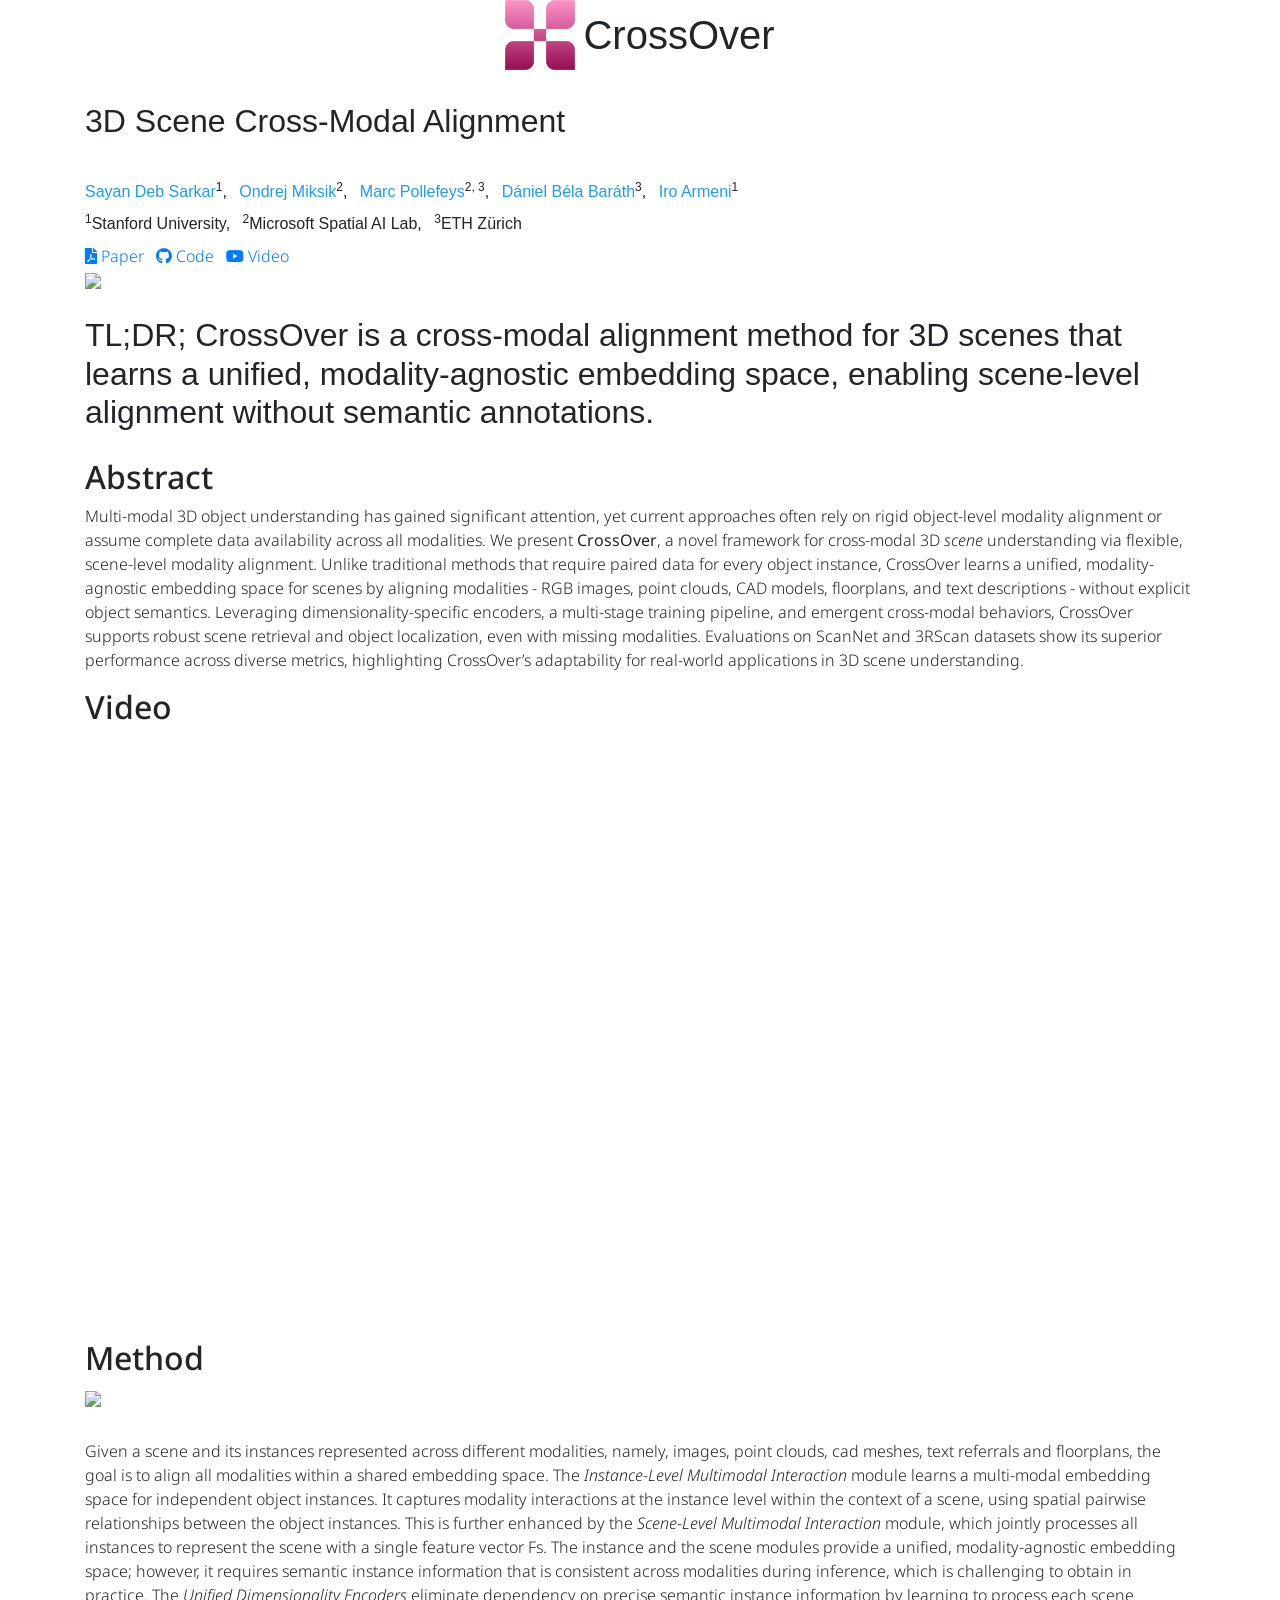
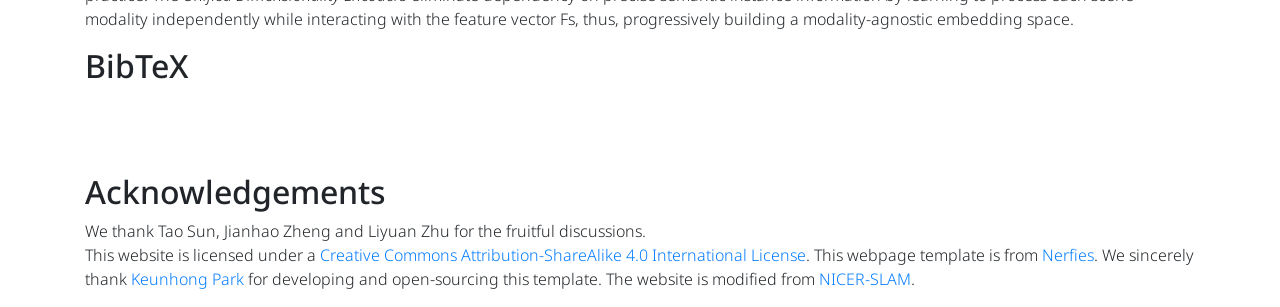
==== docs/index.html @ 332eb82f "Remove redundant ref" ====
<!DOCTYPE html>
<html>
<head>
  <meta charset="utf-8">
  <meta name="description"
        content="CrossOver: 3D Scene Cross-Modal Alignment">
  <meta name="keywords" content="CrossOver: 3D Scene Cross-Modal Alignment">
  <meta name="viewport" content="width=device-width, initial-scale=1">
  <title>CrossOver</title>

  <!-- Bootstrap -->
  <link rel="stylesheet" href="./static/css/bootstrap-4.4.1.css">
  <link href="https://fonts.googleapis.com/css?family=Google+Sans|Noto+Sans|Castoro"
        rel="stylesheet">
  
  
  
  
  <link rel="stylesheet" href="./static/css/bulma.min.css">
  <link rel="stylesheet" href="./static/css/bulma-carousel.min.css">
  <link rel="stylesheet" href="./static/css/bulma-slider.min.css">
  <link rel="stylesheet" href="./static/css/fontawesome.all.min.css">
  <link rel="stylesheet"
        href="https://cdn.jsdelivr.net/gh/jpswalsh/academicons@1/css/academicons.min.css">
  <link rel="stylesheet" href="./static/css/index.css">
  <link rel="icon" href="./static/images/Logo.png">
  <link rel="stylesheet" href="https://cdnjs.cloudflare.com/ajax/libs/font-awesome/6.4.0/css/all.min.css">
  

  <script src="https://ajax.googleapis.com/ajax/libs/jquery/3.5.1/jquery.min.js"></script>
  <script defer src="./static/js/fontawesome.all.min.js"></script>
  <script src="./static/js/bulma-carousel.min.js"></script>
  <script src="./static/js/bulma-slider.min.js"></script>
  <script src="./static/js/index.js"></script>
  <script src="./static/js/app.js"></script>
  <script src="./static/js/video_comparison.js"></script>

  <link rel="stylesheet" href="./static/css/dics.original.css">
  <script src="./static/js/event_handler.js"></script>
  <script src="./static/js/dics.original.js"></script>
  


</head>
<body>

  <!DOCTYPE html>
  <html lang="en">
  <head>
      <meta charset="UTF-8">
      <meta name="viewport" content="width=device-width, initial-scale=1.0">
      <title>CrossOver Header</title>
      <link rel="stylesheet" href="https://cdnjs.cloudflare.com/ajax/libs/bulma/0.9.3/css/bulma.min.css">
      <link rel="stylesheet" href="https://cdnjs.cloudflare.com/ajax/libs/font-awesome/5.15.3/css/all.min.css">
      <style>
          .publication-title {
              margin-bottom: 1rem !important;
          }
          .publication-authors {
              margin-bottom: 0.0rem;
          }
          .author-block {
              display: inline-block;
              margin-bottom: 0.5rem;
              margin-right: 0.5rem;
          }
          .publication-links {
              margin-top: 0.0rem;
          }
          .link-block {
              margin-right: 0.5rem;
          }
          .header-container {
              display: flex;
              align-items: center;
              justify-content: center;
              margin-bottom: 1rem;
          }
          .logo {
              width: 70px;
              height: auto;
              margin-bottom: 1rem;
              margin-right: 0.5rem;
          }
      </style>
  </head>
  <body>
      <section class="hero">
          <div class="hero-body">
              <div class="container is-max-desktop">
                  <div class="columns is-centered">
                      <div class="column has-text-centered">
                          <div class="header-container">
                              <img src="static/images/Logo.png" alt="CrossOver Logo" class="logo">
                              <h1 class="title is-1 publication-title">CrossOver</h1>
                          </div>
                          <h2 class="title is-2 publication-title" style="margin-top: 0; margin-bottom: 0">3D Scene Cross-Modal Alignment</h2>
                          <br>
                          
                          <div class="is-size-5 publication-authors">
                            <span class="author-block">
                              <a target="_blank" href="https://sayands.github.io/">Sayan Deb Sarkar</a><sup>1</sup>,</span>
                            <span class="author-block">
                              <a target="_blank" href="https://miksik.co.uk/">Ondrej Miksik</a><sup>2</sup>,</span>
                            <span class="author-block">
                              <a target="_blank" href="https://people.inf.ethz.ch/marc.pollefeys/">Marc Pollefeys</a><sup>2, 3</sup>,
                            </span>
                            <span class="author-block">
                              <a target="_blank" href="https://www.linkedin.com/in/d%C3%A1niel-bar%C3%A1th-3a489092/">Dániel Béla Baráth</a><sup>3</sup>,
                            </span>
                            <span class="author-block">
                              <a target="_blank" href="https://ir0.github.io/">Iro Armeni</a><sup>1</sup>
                            </span>
                          </div>

                          <div class="is-size-5 publication-authors">
                            <span class="author-block"><sup>1</sup>Stanford University,</span>
                            <span class="author-block"><sup>2</sup>Microsoft Spatial AI Lab,</span>
                            <span class="author-block"><sup>3</sup>ETH Zürich</span>
                          </div>
  
                          <div class="column has-text-centered">
                              <div class="publication-links">
                                  <span class="link-block">
                                      <a target="_blank" href=""
                                         class="external-link button is-normal is-rounded is-dark">
                                          <span class="icon">
                                              <i class="fas fa-file-pdf"></i>
                                          </span>
                                          <span>Paper</span>
                                      </a>
                                  </span>
                                  
                                  <span class="link-block">
                                      <a target="_blank" href="https://github.com/GradientSpaces/CrossOver"
                                         class="external-link button is-normal is-rounded is-dark disabled">
                                          <span class="icon">
                                              <i class="fab fa-github"></i>
                                          </span>
                                          <span>Code</span>
                                      </a>
                                  </span>

                                  <span class="link-block">
                                    <a target="_blank" href=""
                                       class="external-link button is-normal is-rounded is-dark">
                                        <span class="icon">
                                            <i class="fab fa-youtube"></i>
                                        </span>
                                        <span>Video</span>
                                    </a>
                                </span>
                              </div>
                          </div>
                      </div>
                  </div>
              </div>
          </div>
      </section>
  </body>
  </html>

  <section class="hero teaser">
    <div class="container is-max-desktop">
      <div class="hero-body">
        <div class="columns is-centered has-text-centered">
          <div class="column is-full-width">
            <img src="static/videos/teaser.gif" class="center"> <br> <br>
        
            <h2 class="subtitle has-text-centered">
              TL;DR; CrossOver is a cross-modal alignment method for 3D scenes that learns a unified, modality-agnostic embedding space, 
              enabling scene-level alignment without semantic annotations.
            </h2>
          </div>
        </div>
      </div>
    </div>
  </section>


<section class="section">
  <div class="container is-max-desktop">
    <!-- Abstract. -->
    <div class="columns is-centered has-text-centered">
      <div class="column is-four-fifths">
        <h2 class="title is-3" style="margin-top: -30px">Abstract</h2>
        <div class="content has-text-justified">
          <p>
            Multi-modal 3D object understanding has gained significant attention, yet current approaches often rely on rigid object-level modality alignment 
            or assume complete data availability across all modalities. We present <strong>CrossOver</strong>, a novel framework for cross-modal 3D 
            <em>scene</em> 
            understanding via flexible, scene-level modality alignment. Unlike traditional methods that require paired data for every object instance, 
            CrossOver learns a unified, modality-agnostic embedding space for scenes by aligning modalities - RGB images, point clouds, CAD models, 
            floorplans, and text descriptions - without explicit object semantics. Leveraging dimensionality-specific encoders, a multi-stage training 
            pipeline, and emergent cross-modal behaviors, CrossOver supports robust scene retrieval and object localization, even with missing modalities. 
            Evaluations on ScanNet and 3RScan datasets show its superior performance across diverse metrics, highlighting CrossOver’s adaptability for
            real-world applications in 3D scene understanding.  
          </p>
        </div>
      </div>
    </div>
    
    <!--/ Abstract. -->
    <!-- Paper video. -->
    
    <div class="columns is-centered has-text-centered">
      <div class="column is-four-fifths">
        <h2 class="title is-3">Video</h2>
        <div class="publication-video">
          <iframe src="https://www.youtube.com/watch?v=U4tCXFGDhWk;showinfo=0"
                  frameborder="0" allow="autoplay; encrypted-media" allowfullscreen></iframe>
        </div>
      </div>
    </div>
   
    <!--/ Paper video. -->
  </div>
</section>




<section class="section">
  <div class="container is-max-desktop">

    <!-- Method. -->
    <div class="columns is-centered has-text-centered">
      <div class="column is-full-width">
        <h2 class="title is-3" style="margin-top: -20px">Method</h2>

        <img src="./static/videos/method_overview.gif" class="center">
        <div class="content has-text-justified">
          <p style="margin-top: 30px">
            Given a scene and its instances represented across different modalities, namely, images, point clouds, cad meshes, text referrals and floorplans, 
          the goal is to align all modalities within a shared embedding space. The <em>Instance-Level Multimodal Interaction</em> module 
          learns a multi-modal embedding space for independent object instances. It captures modality interactions at the instance level 
          within the context of a scene, using spatial pairwise relationships between the object instances.

          This is further enhanced by the <em>Scene-Level Multimodal Interaction</em> module, 
          which jointly processes all instances to represent the scene with a single feature vector Fs. The instance and the scene modules provide a unified, 
          modality-agnostic embedding space; however, it requires semantic instance information that is consistent across modalities during inference, 
          which is challenging to obtain in practice. The <em>Unified Dimensionality Encoders</em>
         eliminate dependency on precise semantic instance information by learning to process each scene modality independently while 
         interacting with the feature vector Fs, thus, progressively building a modality-agnostic embedding space.  
          </p>
        </div>

      </div>
    </div>
    <!--/ Animation. -->

  </div>
</section>


<section class="section" id="BibTeX">
  <div class="container is-max-desktop content">
    <h2 class="title">BibTeX</h2>
    <pre><code>

    </code></pre>
  </div>
</section>

<section class="section" id="Acknowledgements">
  <div class="container is-max-desktop content">
    <h2 class="title">Acknowledgements</h2>
    We thank Tao Sun, Jianhao Zheng and Liyuan Zhu for the fruitful discussions.
  </div>
</section>



<footer class="footer">
  <div class="container">
    <div class="content has-text-centered">
    </div>
    <div class="columns is-centered">
      <div class="column is-8">
        <div class="content">
          <p>
            This website is licensed under a <a rel="license" href="http://creativecommons.org/licenses/by-sa/4.0/">Creative
            Commons Attribution-ShareAlike 4.0 International License</a>.
            This webpage template is from <a href="https://github.com/nerfies/nerfies.github.io">Nerfies</a>. 
            We sincerely thank <a href="https://keunhong.com/">Keunhong Park</a> for developing and open-sourcing this template.
            The website is modified from <a href="https://nicer-slam.github.io/">NICER-SLAM</a>. 
          </p>
        </div>
      </div>
          <p></p>
        </div>
      </div>
</footer>

</body>
</html>
---- docs/static/css/index.css ----
body {
  font-family: 'Noto Sans', sans-serif;
}


.footer .icon-link {
    font-size: 25px;
    color: #000;
}

.link-block a {
    margin-top: 5px;
    margin-bottom: 5px;
}

.dnerf {
  font-variant: small-caps;
}


.teaser .hero-body {
  padding-top: 0;
  padding-bottom: 3rem;
}

.teaser {
  font-family: 'Google Sans', sans-serif;
}


.publication-title {
}

.publication-banner {
  max-height: parent;

}

.publication-banner video {
  position: relative;
  left: auto;
  top: auto;
  transform: none;
  object-fit: fit;
}

.publication-header .hero-body {
}

.publication-title {
    font-family: 'Google Sans', sans-serif;
}

.publication-authors {
    font-family: 'Google Sans', sans-serif;
}

.publication-venue {
    color: #555;
    width: fit-content;
    font-weight: bold;
}

.publication-awards {
    color: #ff3860;
    width: fit-content;
    font-weight: bolder;
}

.publication-authors {
}

.publication-authors a {
   color: hsl(204, 86%, 53%) !important;
}

.publication-authors a:hover {
    text-decoration: underline;
}

.author-block {
  display: inline-block;
}

.publication-banner img {
}

.publication-authors {
  /*color: #4286f4;*/
}

.publication-video {
    position: relative;
    width: 100%;
    height: 0;
    padding-bottom: 56.25%;

    overflow: hidden;
    border-radius: 10px !important;
}

.publication-video iframe {
    position: absolute;
    top: 0;
    left: 0;
    width: 100%;
    height: 100%;
}

.publication-body img {
}

.results-carousel {
  overflow: hidden;
}

.results-carousel .item {
  margin: 5px;
  overflow: hidden;
  border: 1px solid #bbb;
  border-radius: 10px;
  padding: 0;
  font-size: 0;
}

.results-carousel video {
  margin: 0;
}


.interpolation-panel {
  background: #f5f5f5;
  border-radius: 10px;
}

.interpolation-panel .interpolation-image {
  width: 100%;
  border-radius: 5px;
}

.interpolation-video-column {
}

.interpolation-panel .slider {
  margin: 0 !important;
}

.interpolation-panel .slider {
  margin: 0 !important;
}

#interpolation-image-wrapper {
  width: 100%;
}
#interpolation-image-wrapper img {
  border-radius: 5px;
}

/* for recon list */
li { 
  cursor: pointer;
}

/* Style the buttons that are used to open the tab content */
.nav-item {
  overflow: hidden;
  text-align: center;
  width: 100%;
  background-color: inherit;
  float: left;
  border: 1px solid #ddd;
  outline: none;
  cursor: pointer;
  transition: 0.0s;
  border-top-right-radius: 10px;
  border-top-left-radius: 10px;
}

/* Change background color of buttons on hover */
.nav-item:hover {
  background-color: #c7dc94;
}

/* Create an active/current tablink class */
.nav-tabs .nav-link.active {
  background-color: #5c7f17;
  color:white;
  font-weight: 500;
}

.nav a {
  color: #000;
  text-decoration: none;
}
.nav a:hover {
  color: #000;
  font-weight: 500;
  text-decoration: none;
}

.b-dics__slider {
  color: #f0f0f0;
}
.b-dics__slider:after {
  width: 2px;
}

/* Go from zero to full opacity */
@keyframes fadeEffect {
  from {opacity: 0;}
  to {opacity: 1;}
}
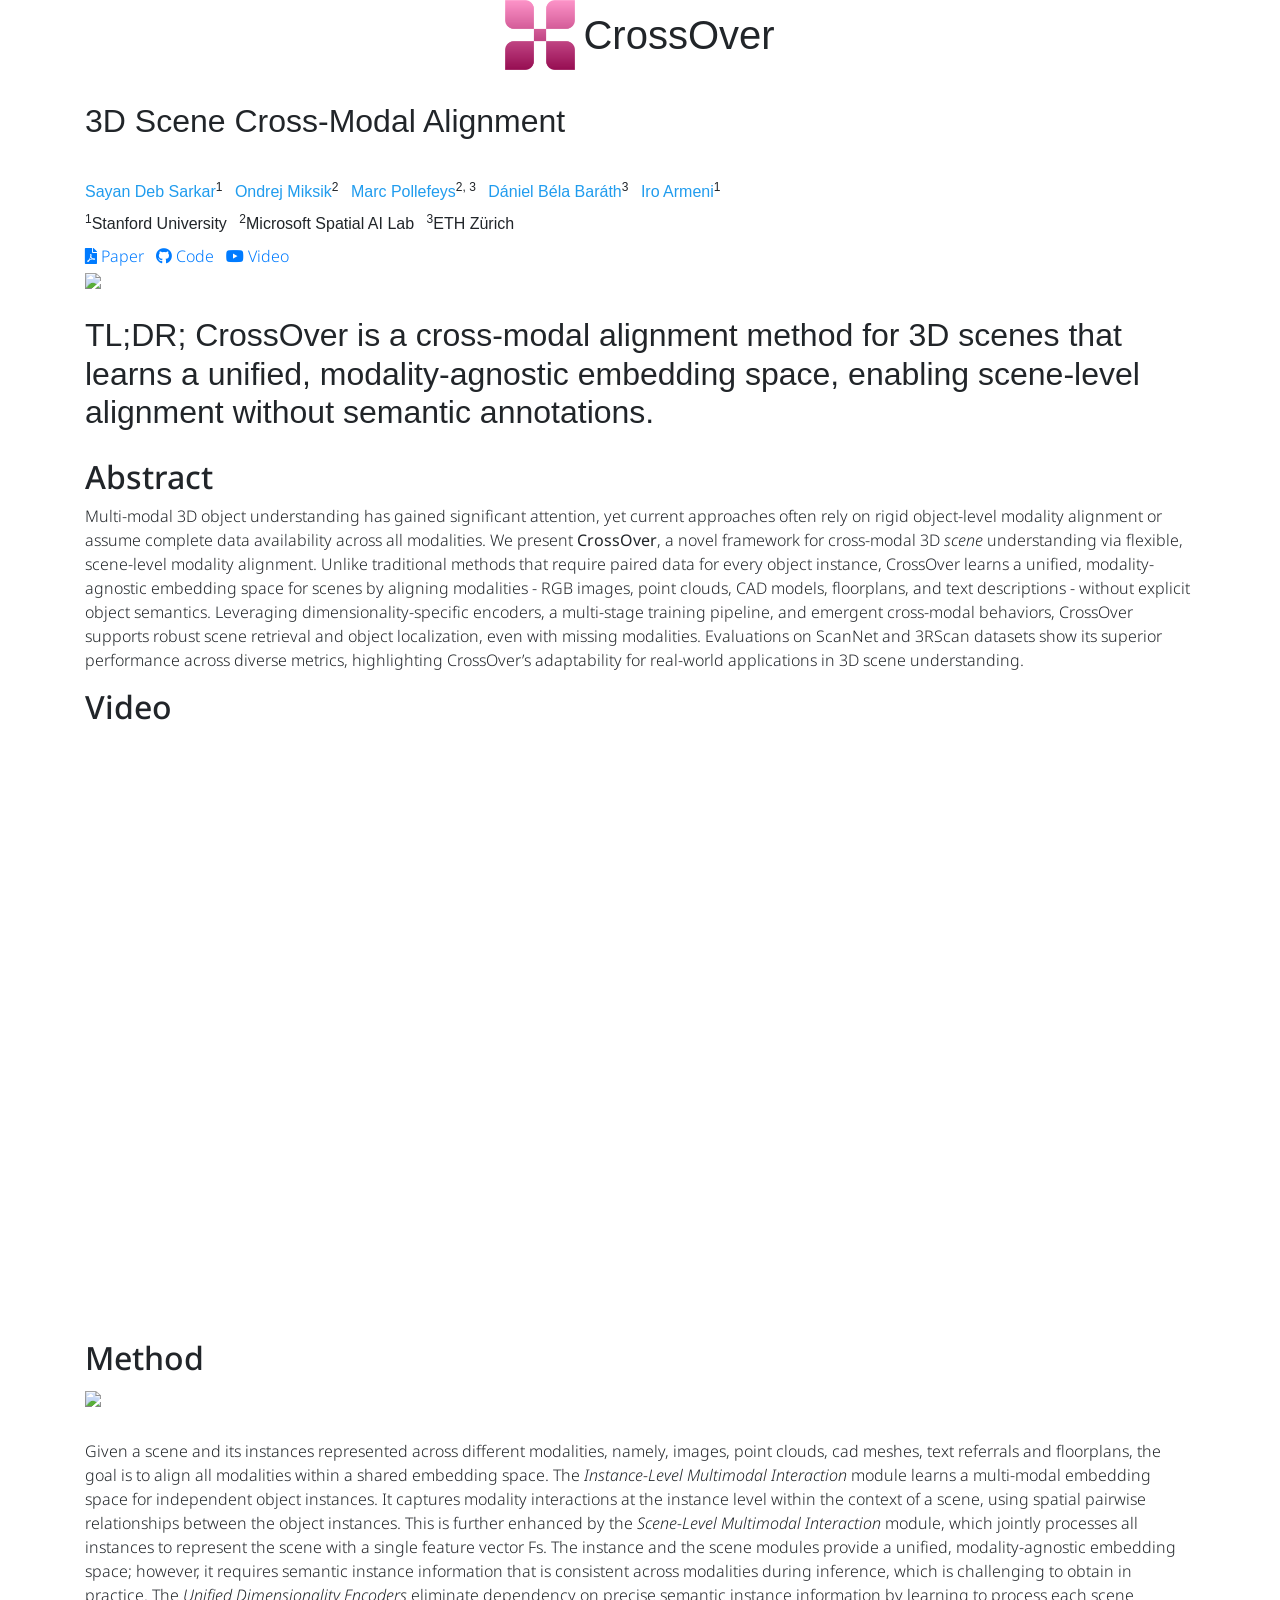
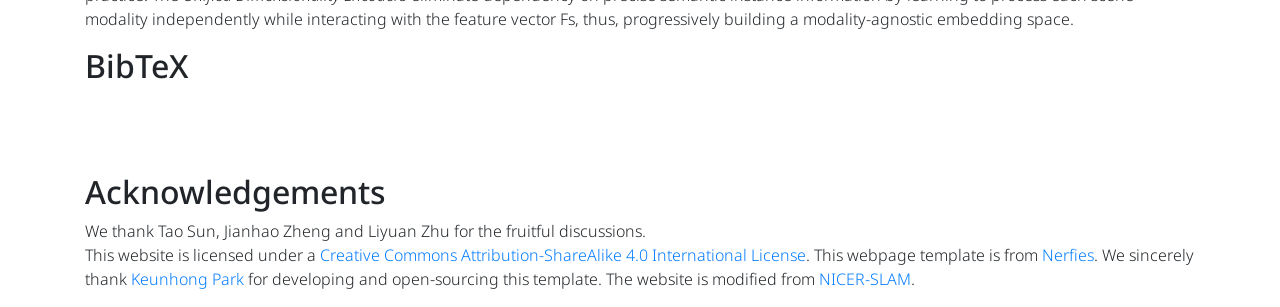
==== commit 23f2920a: "remove comma" ====
--- a/docs/index.html
+++ b/docs/index.html
@@ -99,14 +99,14 @@
                           
                           <div class="is-size-5 publication-authors">
                             <span class="author-block">
-                              <a target="_blank" href="https://sayands.github.io/">Sayan Deb Sarkar</a><sup>1</sup>,</span>
-                            <span class="author-block">
-                              <a target="_blank" href="https://miksik.co.uk/">Ondrej Miksik</a><sup>2</sup>,</span>
-                            <span class="author-block">
-                              <a target="_blank" href="https://people.inf.ethz.ch/marc.pollefeys/">Marc Pollefeys</a><sup>2, 3</sup>,
+                              <a target="_blank" href="https://sayands.github.io/">Sayan Deb Sarkar</a><sup>1</sup></span>
+                            <span class="author-block">
+                              <a target="_blank" href="https://miksik.co.uk/">Ondrej Miksik</a><sup>2</sup></span>
+                            <span class="author-block">
+                              <a target="_blank" href="https://people.inf.ethz.ch/marc.pollefeys/">Marc Pollefeys</a><sup>2, 3</sup>
                             </span>
                             <span class="author-block">
-                              <a target="_blank" href="https://www.linkedin.com/in/d%C3%A1niel-bar%C3%A1th-3a489092/">Dániel Béla Baráth</a><sup>3</sup>,
+                              <a target="_blank" href="https://www.linkedin.com/in/d%C3%A1niel-bar%C3%A1th-3a489092/">Dániel Béla Baráth</a><sup>3</sup>
                             </span>
                             <span class="author-block">
                               <a target="_blank" href="https://ir0.github.io/">Iro Armeni</a><sup>1</sup>
@@ -114,8 +114,8 @@
                           </div>
 
                           <div class="is-size-5 publication-authors">
-                            <span class="author-block"><sup>1</sup>Stanford University,</span>
-                            <span class="author-block"><sup>2</sup>Microsoft Spatial AI Lab,</span>
+                            <span class="author-block"><sup>1</sup>Stanford University</span>
+                            <span class="author-block"><sup>2</sup>Microsoft Spatial AI Lab</span>
                             <span class="author-block"><sup>3</sup>ETH Zürich</span>
                           </div>
   
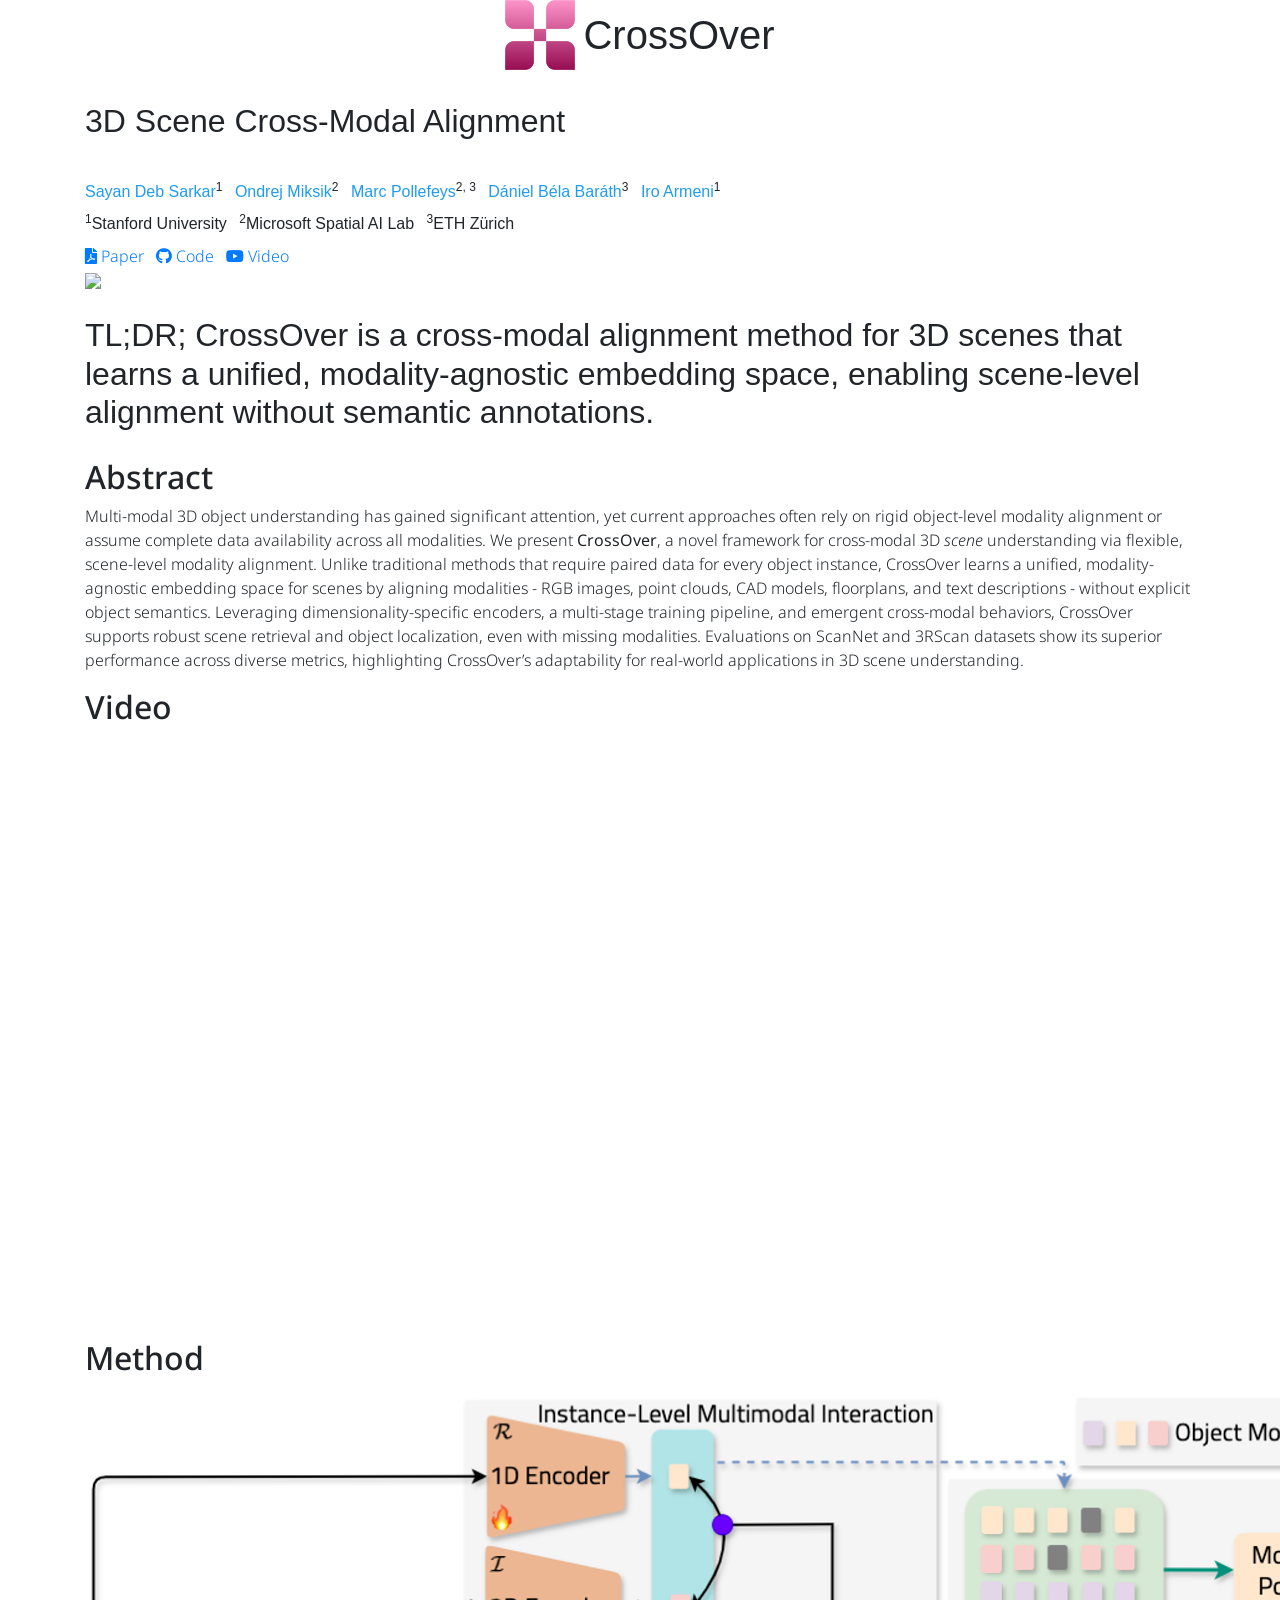
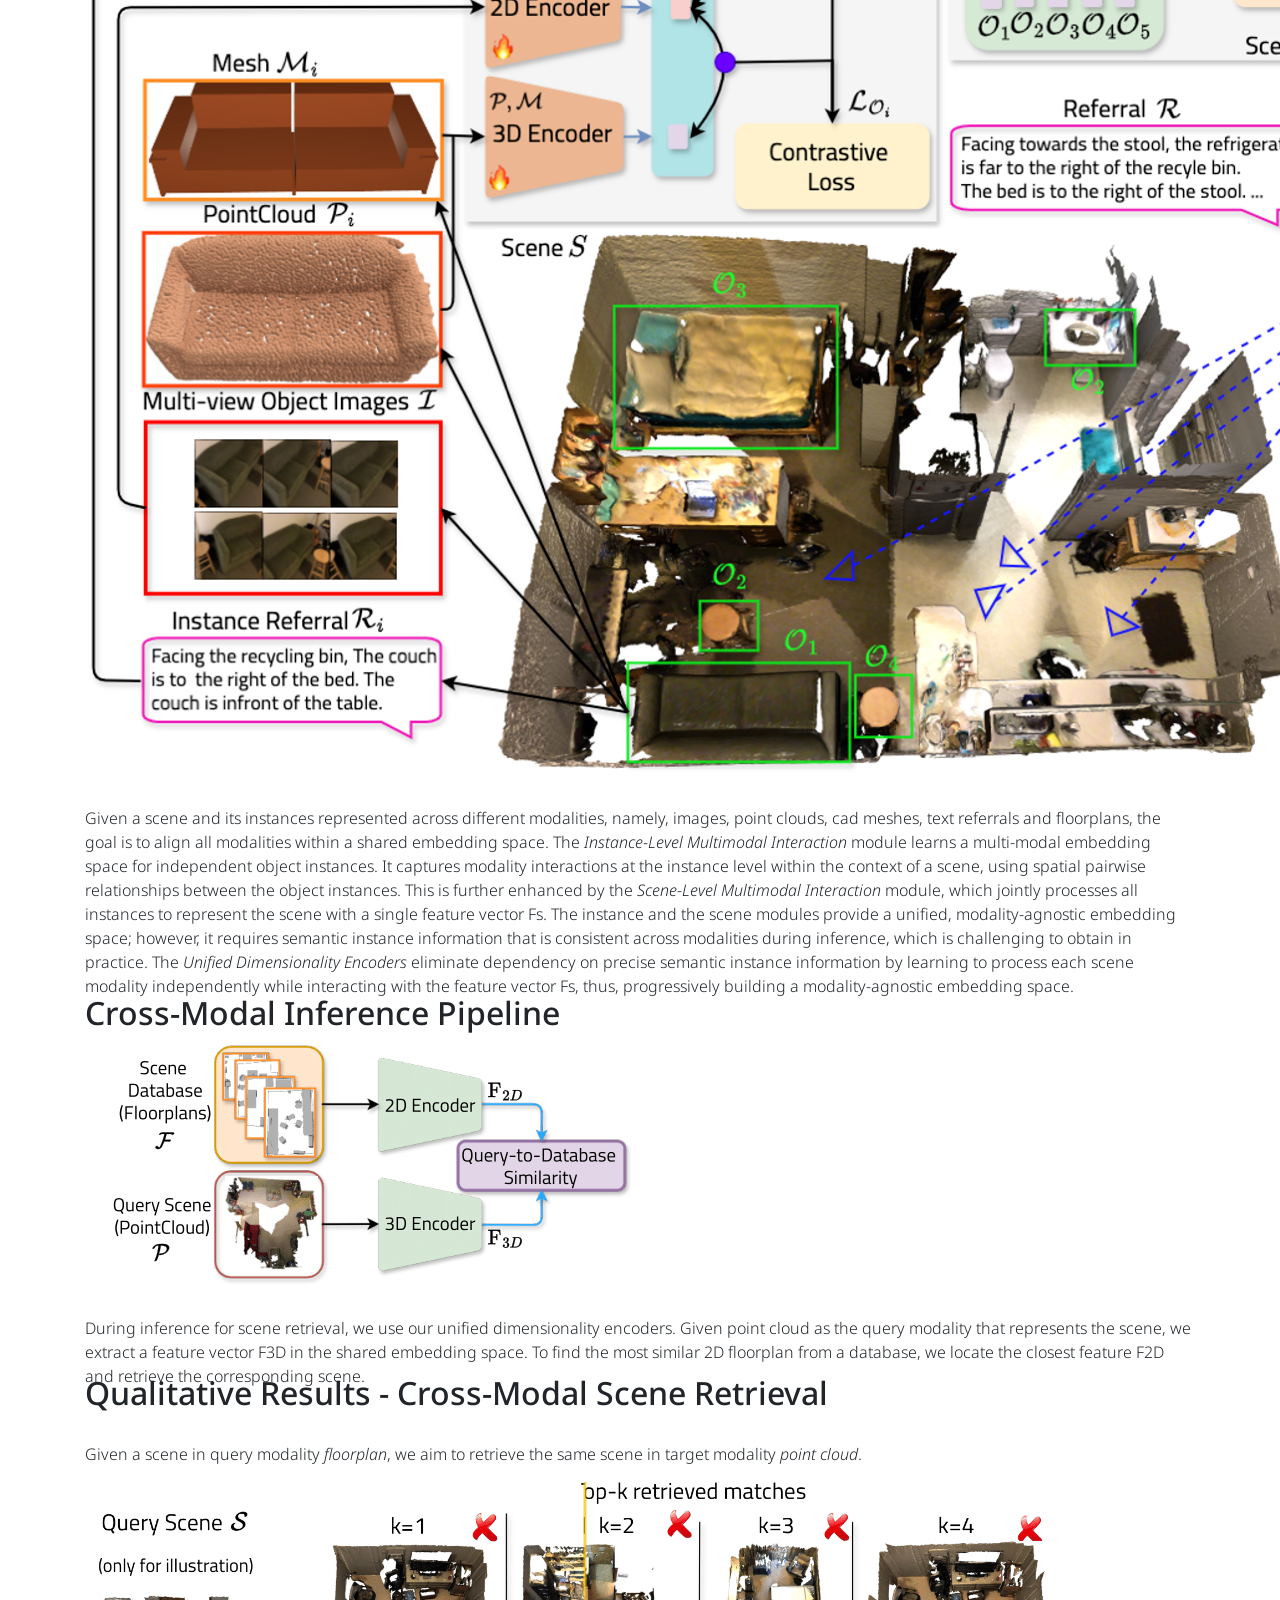
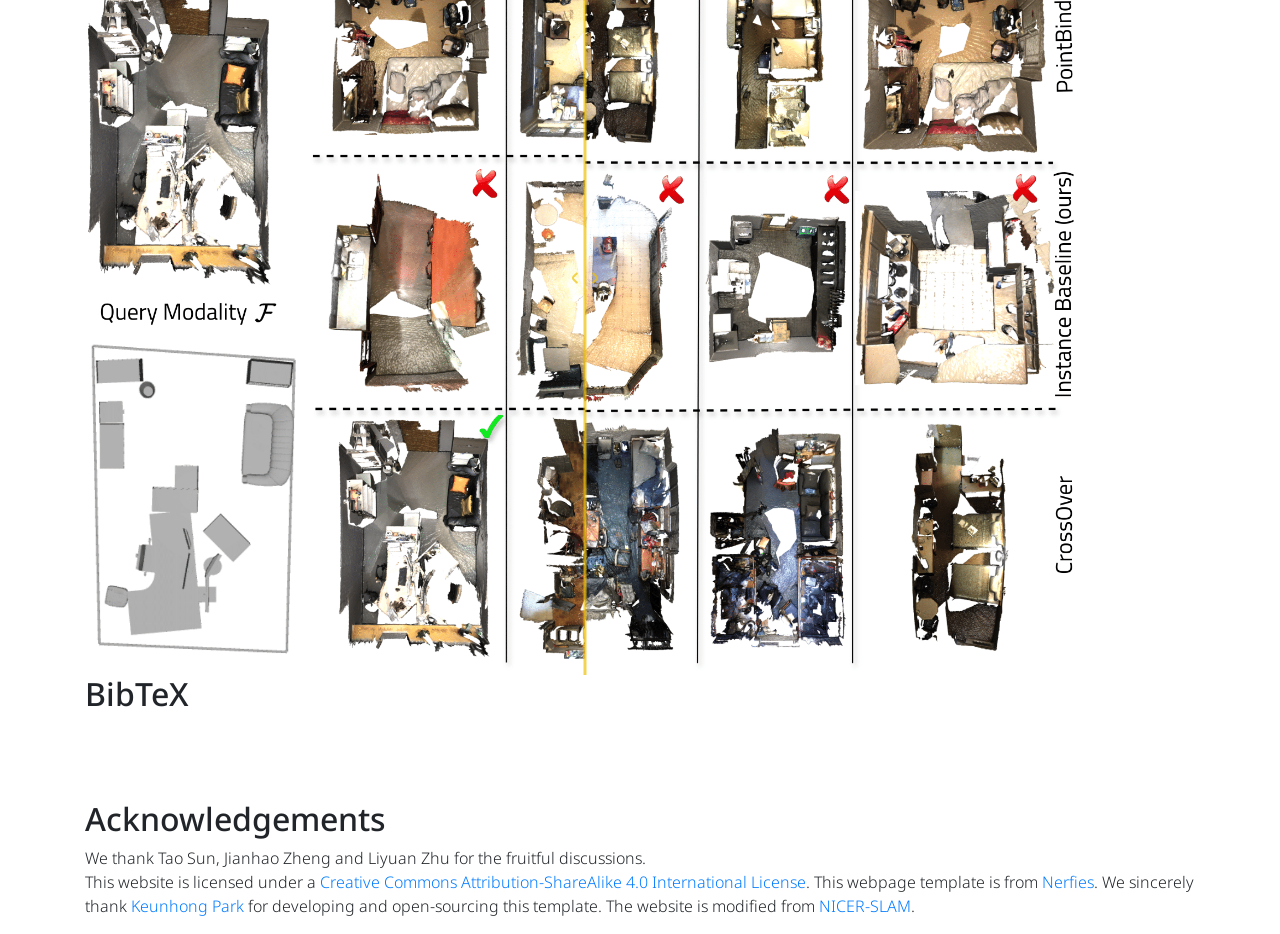
==== commit 48e60391: "Updated visuals" ====
--- a/docs/index.html
+++ b/docs/index.html
@@ -217,9 +217,6 @@
   </div>
 </section>
 
-
-
-
 <section class="section">
   <div class="container is-max-desktop">
 
@@ -228,7 +225,7 @@
       <div class="column is-full-width">
         <h2 class="title is-3" style="margin-top: -20px">Method</h2>
 
-        <img src="./static/videos/method_overview.gif" class="center">
+        <img src="./static/images/method_overview.png" class="center">
         <div class="content has-text-justified">
           <p style="margin-top: 30px">
             Given a scene and its instances represented across different modalities, namely, images, point clouds, cad meshes, text referrals and floorplans, 
@@ -248,6 +245,55 @@
       </div>
     </div>
     <!--/ Animation. -->
+
+  </div>
+</section>
+
+<section class="section">
+  <div class="container is-max-desktop">
+
+    <!-- Method. -->
+    <div class="columns is-centered has-text-centered">
+      <div class="column is-full-width">
+        <h2 class="title is-3" style="margin-top: -20px">Cross-Modal Inference Pipeline</h2>
+
+        <img src="./static/images/inference.png" class="center">
+        <div class="content has-text-justified">
+          <p style="margin-top: 30px">
+            During inference for scene retrieval, we use our unified dimensionality encoders. Given point cloud as the query modality that represents the scene, we extract a
+             feature vector F3D in the shared embedding space. To find the most similar 2D floorplan from a database, we locate the closest feature F2D and 
+             retrieve the corresponding scene.
+          </p>
+        </div>
+
+      </div>
+    </div>
+    <!--/ Animation. -->
+
+  </div>
+</section>
+
+<section class="section">
+  <div class="container is-max-desktop">
+
+    <!-- Results. -->
+    <div class="columns is-centered ">
+      <div class="column is-full-width">
+        <h2 class="title is-3 has-text-centered" style="margin-top: -30px">Qualitative Results - Cross-Modal Scene Retrieval</h2>
+
+        <div class="content has-text-centered">
+          <p style="margin-top: 30px">
+            Given a scene in query modality <em>floorplan</em>, we aim to retrieve the same scene in target modality <em>point cloud</em>.
+          </p>
+        </div>
+
+        <div class="b-dics" style="width: 1000px; font-weight: 600;">
+          <img src="./static/images/results/Scene_Ret_1.png" class="center">
+          <img src="./static/images/results/Scene_Ret_2.png" class="center">
+        </div>
+
+      </div>
+    </div>
 
   </div>
 </section>
--- a/docs/static/css/dics.original.css
+++ b/docs/static/css/dics.original.css
@@ -0,0 +1,191 @@
+.b-dics {
+    width     : 100%;
+    max-width : 100%;
+    position  : relative;
+    overflow  : hidden;
+    display   : flex;
+    opacity   : 0;
+}
+
+.b-dics__section {
+    height : 100%;
+}
+
+.b-dics__slider:hover :before {
+    color        : #FFFFFF;
+    border-color : #FFFFFF;
+}
+
+.b-dics__text {
+    position       : absolute;
+    top            : 0;
+    left           : 50%;
+    padding        : 5px 25px;
+    transform      : translateX(-50%);
+    background     : #FFFFFF;
+    z-index        : 11;
+    font-family    : Arial, serif;
+    color          : #3d3d3d;
+    user-select    : none;
+    font-size      : 13px;
+    text-align     : center;
+    margin         : 16px 0;
+    white-space    : nowrap;
+    opacity        : .7;
+    pointer-events : none;
+}
+
+.b-dics__image-container {
+    width    : 100%;
+    height   : 100%;
+    display  : block;
+    overflow : hidden;
+    position : relative;
+}
+
+.b-dics__image {
+    height      : 100%;
+    position    : absolute;
+    left        : 0;
+    top         : 50%;
+    transform   : translateY(-50%);
+    user-select : none;
+    max-width   : none;
+}
+
+.b-dics__slider {
+    color        : #efc10a;
+    position     : absolute;
+    left         : 100%;
+    top          : 0;
+    cursor       : pointer;
+    transform    : translateX(-50%);
+    height       : 100%;
+    width        : 3px;
+    padding      : 0 30px;
+    z-index      : 1;
+    touch-action : none;
+    line-height  : normal;
+    opacity      : .7;
+}
+
+.b-dics__slider:before {
+    content           : '';
+    -webkit-mask      : url([data-uri]) no-repeat 100% 100%;
+    mask              : url([data-uri]) no-repeat 100% 100%;
+    mask-size         : cover;
+    -webkit-mask-size : cover;
+    width             : 26px;
+    height            : 26px;
+    padding           : 0;
+    background-color  : currentColor;
+    position          : absolute;
+    top               : 50%;
+    left              : 50%;
+    transform         : translate(-50%, -50%) rotate(90deg);
+    z-index           : 2;
+    font-size         : 0;
+}
+
+.b-dics__slider:after {
+    content          : '';
+    position         : absolute;
+    left             : 50%;
+    top              : 0;
+    transform        : translateX(-50%);
+    height           : 100%;
+    width            : 3px;
+    background-color : currentColor;
+    z-index          : 1;
+}
+
+.b-dics__image-container:hover .b-dics__text {
+    opacity : 1;
+}
+
+.b-dics__slider:hover {
+    opacity : 1;
+}
+
+/* Text Position
+   ****************************************************************************/
+
+.b-dics--tp-center .b-dics__text {
+    top       : 50%;
+    transform : translate(-50%, -50%);
+    margin    : 0;
+}
+
+.b-dics--tp-bottom .b-dics__text {
+    top       : initial;
+    bottom    : 0;
+    transform : translate(-50%, -50%);
+}
+
+.b-dics--tp-left .b-dics__text {
+    left      : 0;
+    top       : 50%;
+    transform : translateY(-50%);
+    margin    : 0 16px;
+}
+
+.b-dics--tp-right .b-dics__text {
+    left      : initial;
+    right     : 0;
+    top       : 50%;
+    transform : translateY(-50%);
+    margin    : 0 16px;
+}
+
+/* Hide texts
+   ****************************************************************************/
+
+.b-dics--hide-texts .b-dics__text {
+    background : #ffffff;
+    opacity    : 0;
+}
+
+.b-dics--hide-texts .b-dics__image-container:hover .b-dics__text {
+    opacity : 1;
+}
+
+/* Vertical Sliders
+   ****************************************************************************/
+
+.b-dics--vertical {
+    flex-direction : column;
+}
+
+.b-dics--vertical .b-dics__section {
+    height : auto;
+    width  : 100%;
+}
+
+.b-dics--vertical .b-dics__image {
+    left      : 50%;
+    transform : translateX(-50%);
+    top       : 0;
+    width     : 100%;
+    height    : auto;
+}
+
+.b-dics--vertical .b-dics__slider {
+    top       : 100%;
+    transform : translateY(-50%);
+    width     : 100%;
+    height    : 3px;
+    padding   : 30px 0;
+    left      : 0;
+}
+
+.b-dics--vertical .b-dics__slider:after {
+    top       : 50%;
+    left      : 0;
+    transform : translateY(-50%);
+    width     : 100%;
+    height    : 3px;
+}
+
+.b-dics--vertical .b-dics__slider:before {
+    transform : translate(-50%, -50%);
+}
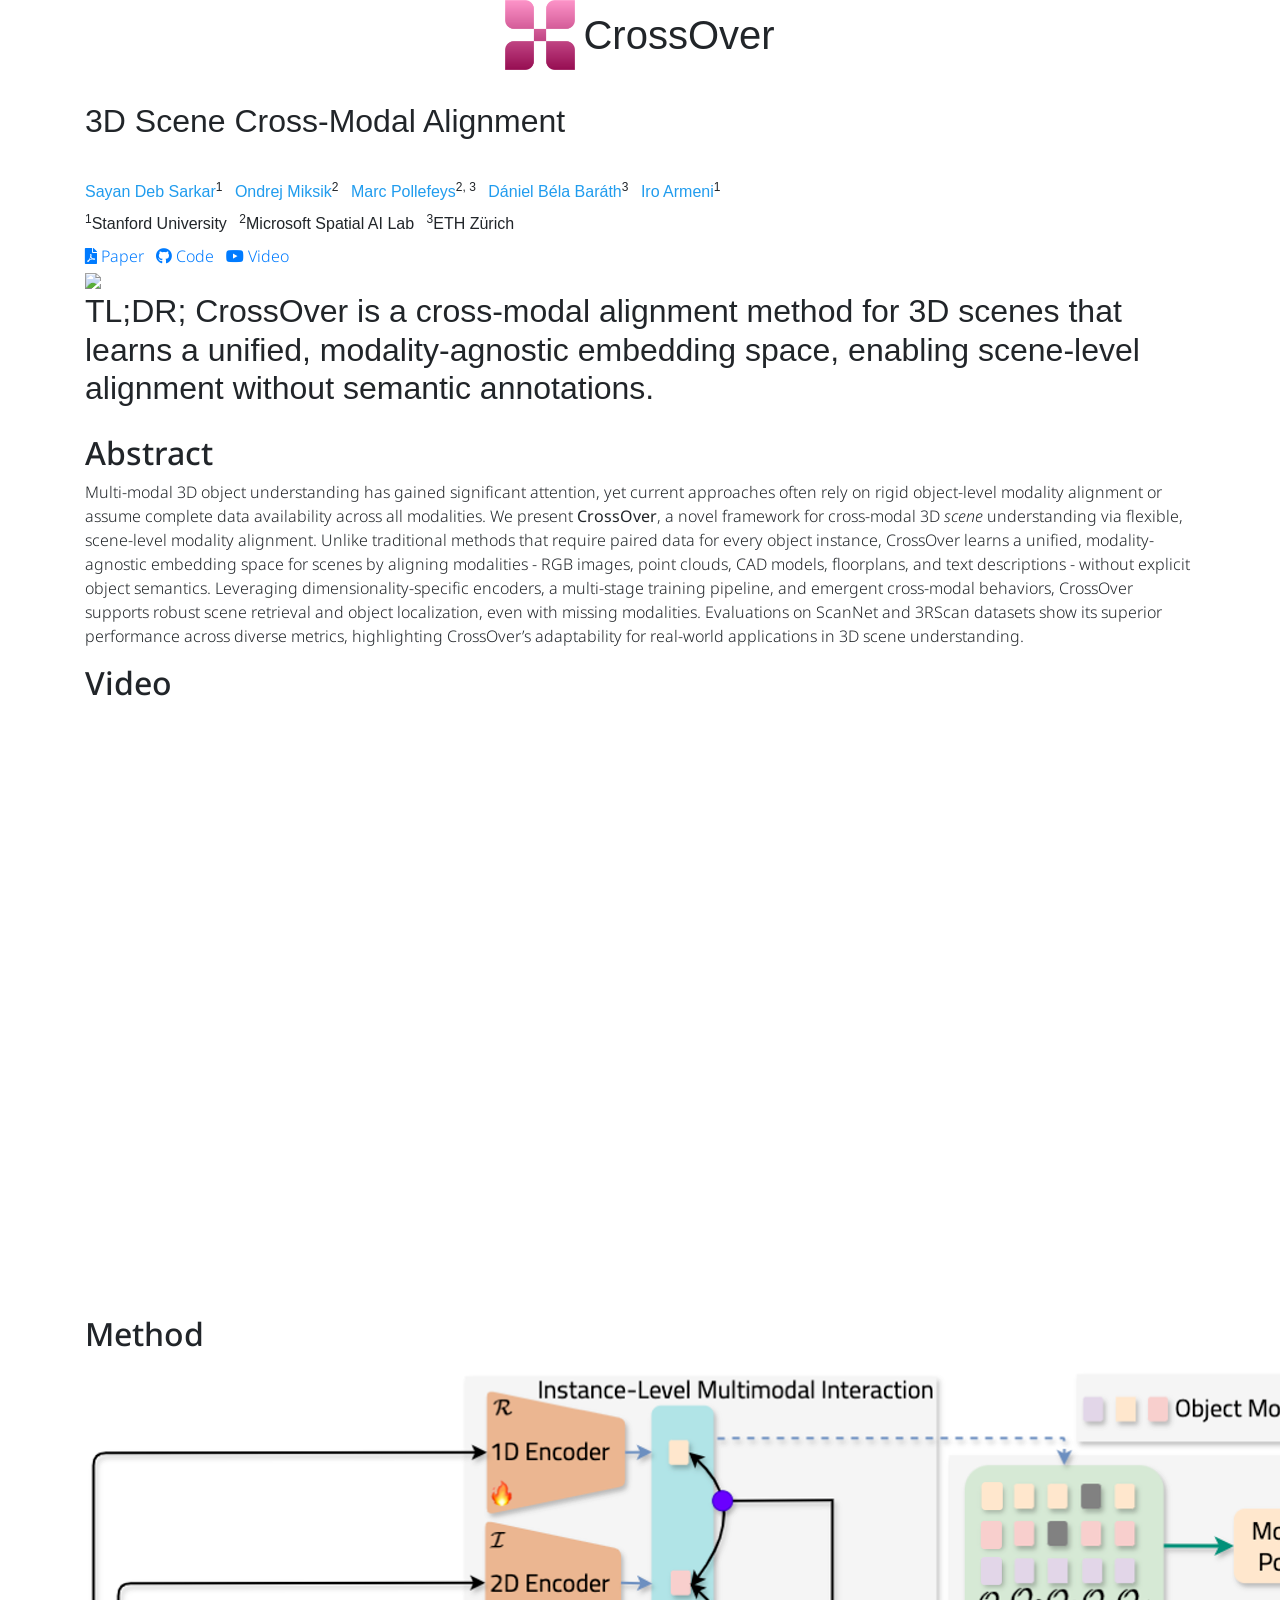
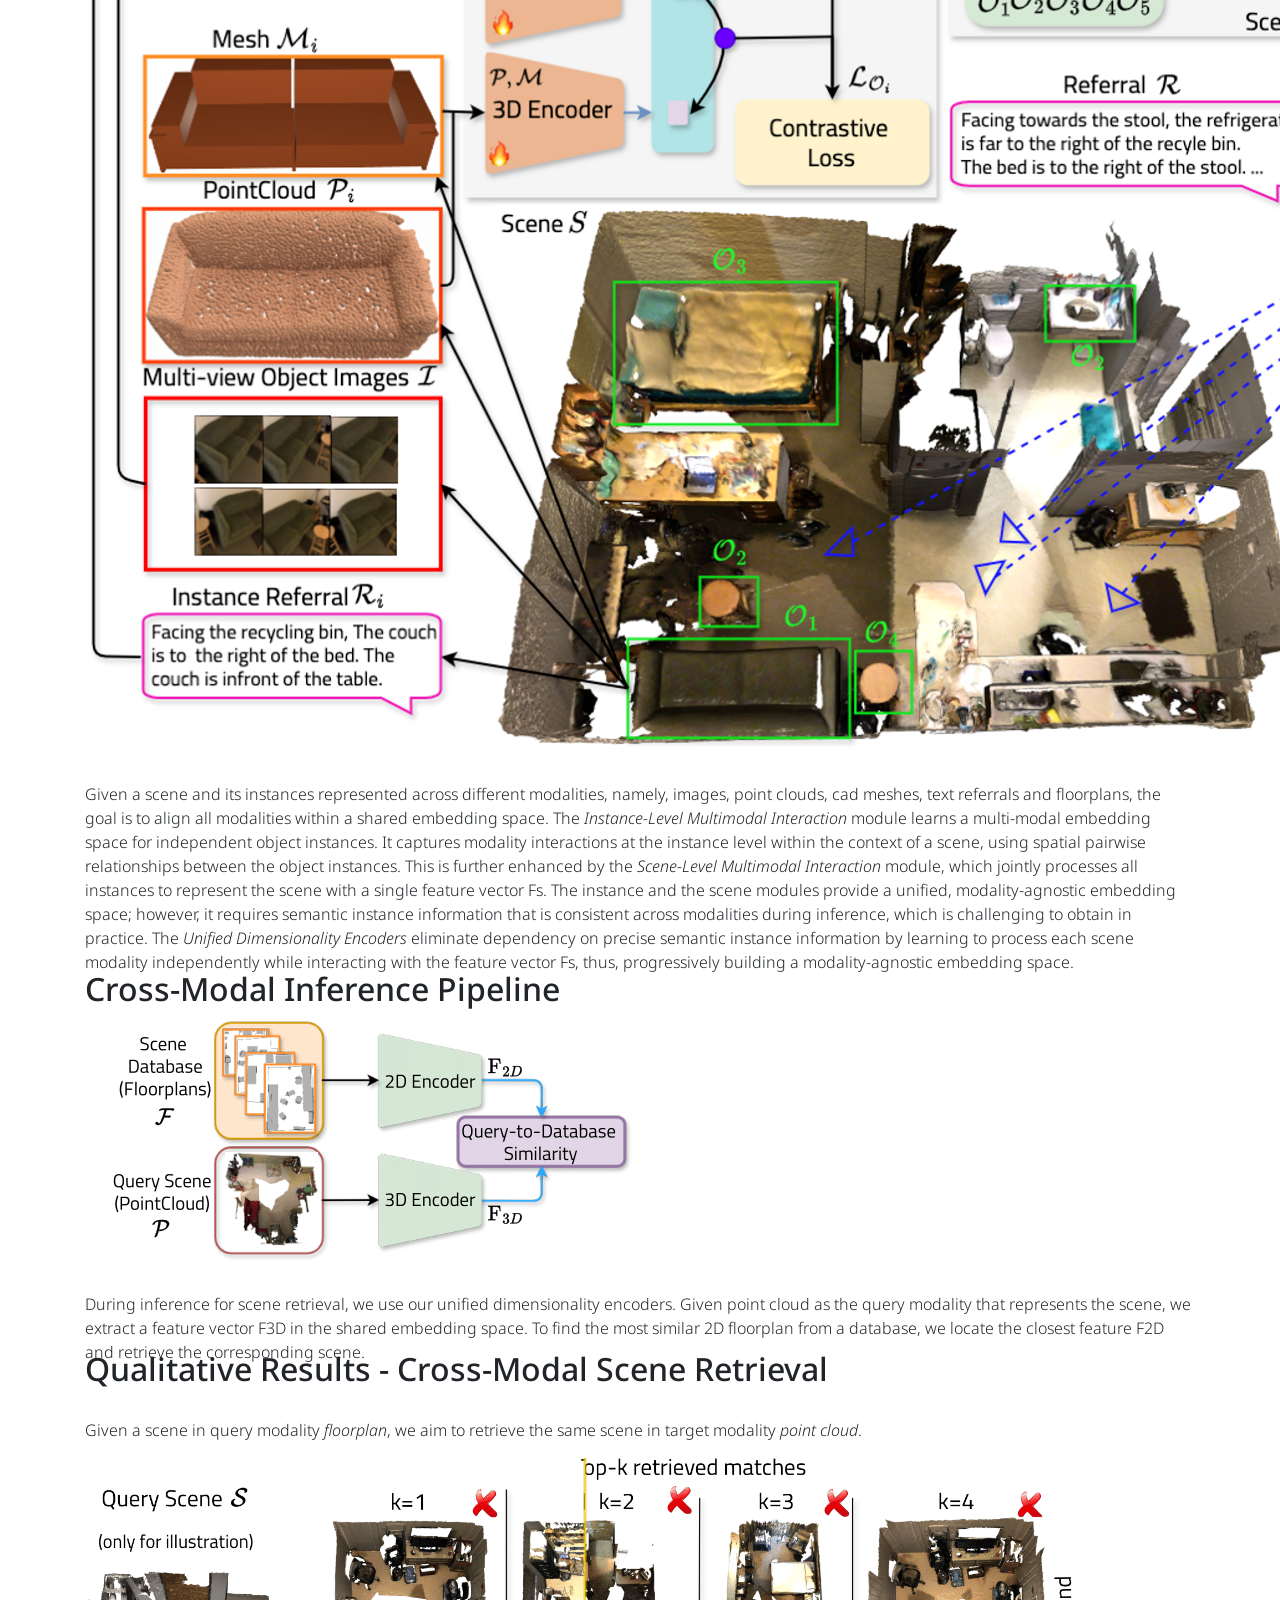
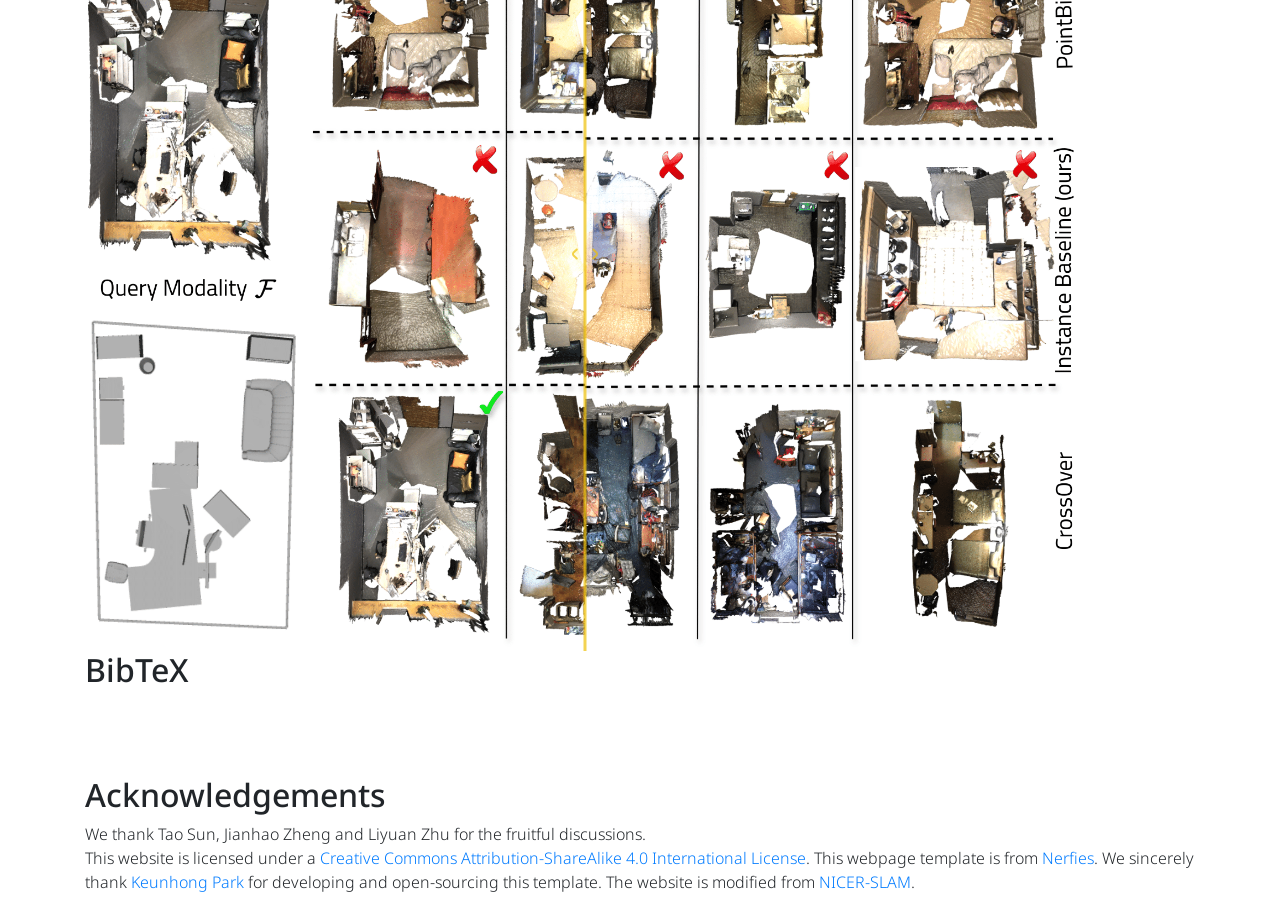
==== commit 9fadd3b0: "updated teaser" ====
--- a/docs/index.html
+++ b/docs/index.html
@@ -165,8 +165,7 @@
       <div class="hero-body">
         <div class="columns is-centered has-text-centered">
           <div class="column is-full-width">
-            <img src="static/videos/teaser.gif" class="center"> <br> <br>
-        
+            <img src="static/videos/teaser.gif" class="center">
             <h2 class="subtitle has-text-centered">
               TL;DR; CrossOver is a cross-modal alignment method for 3D scenes that learns a unified, modality-agnostic embedding space, 
               enabling scene-level alignment without semantic annotations.
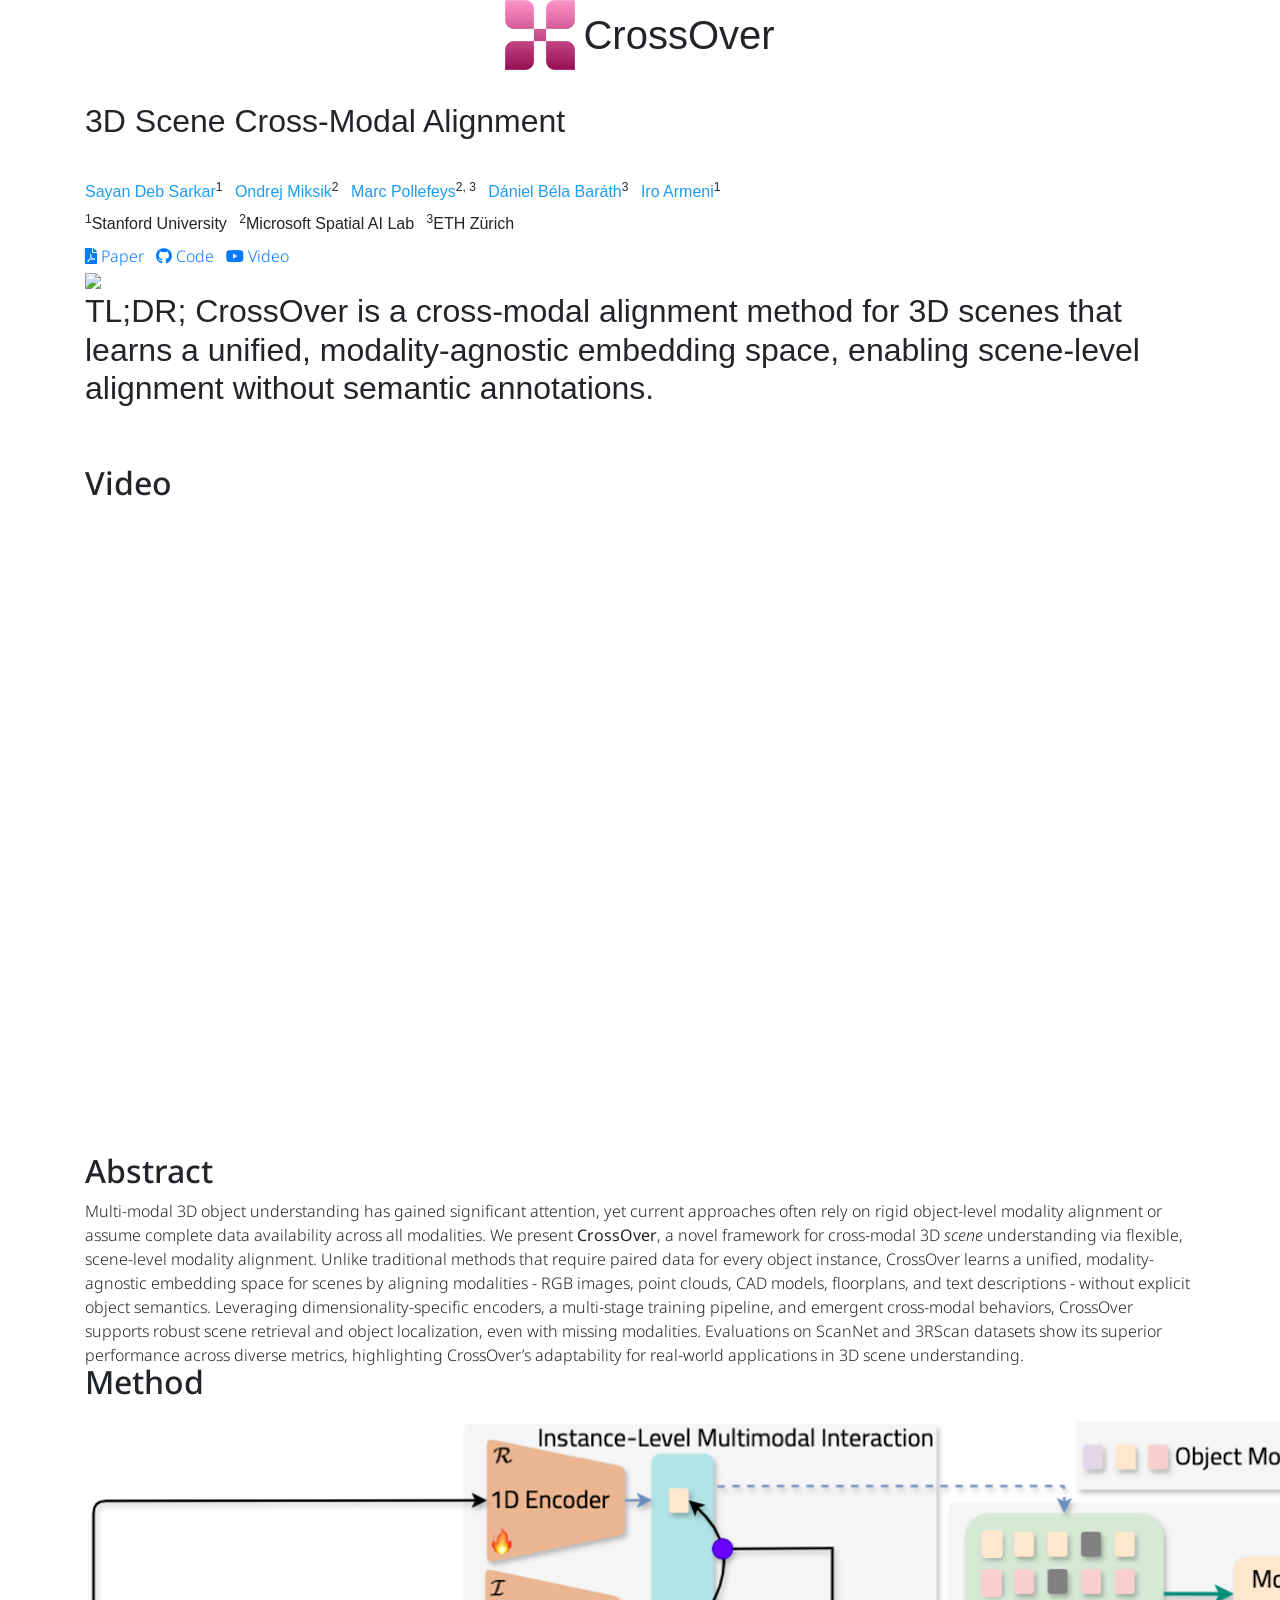
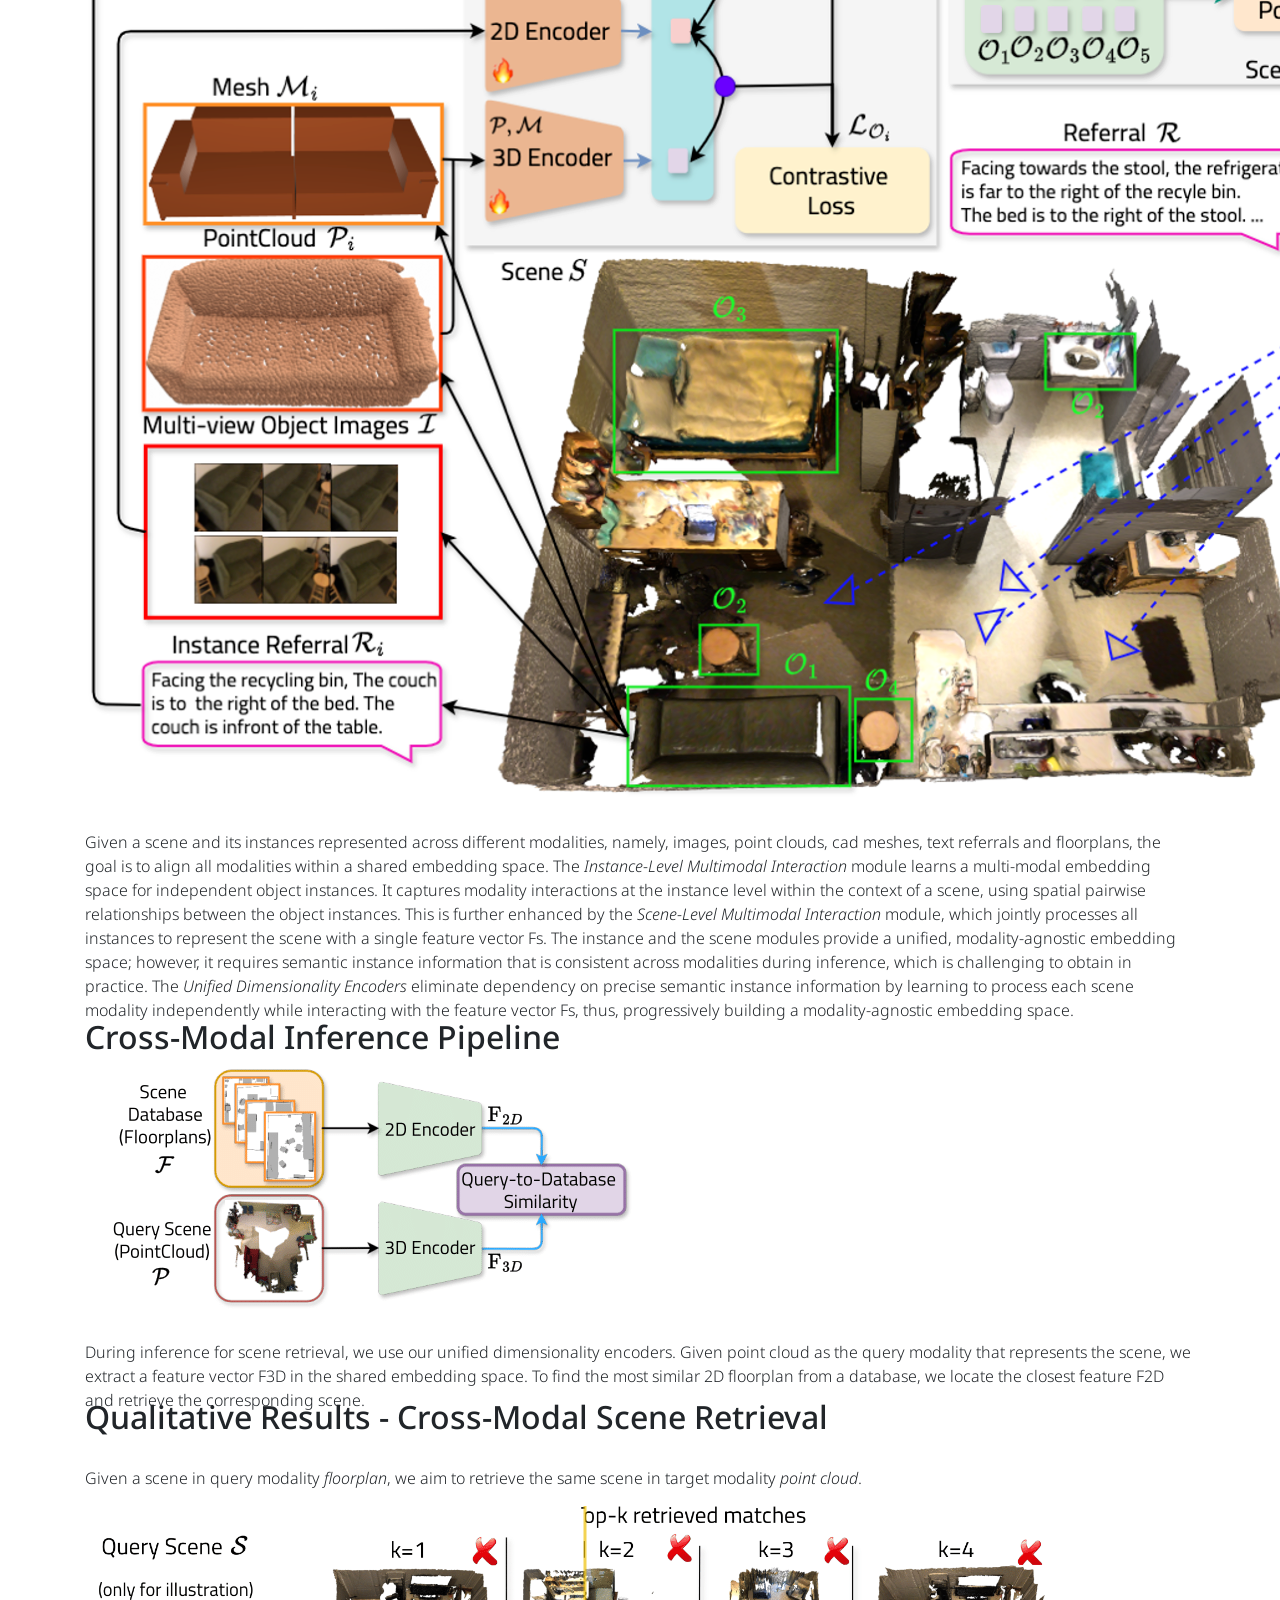
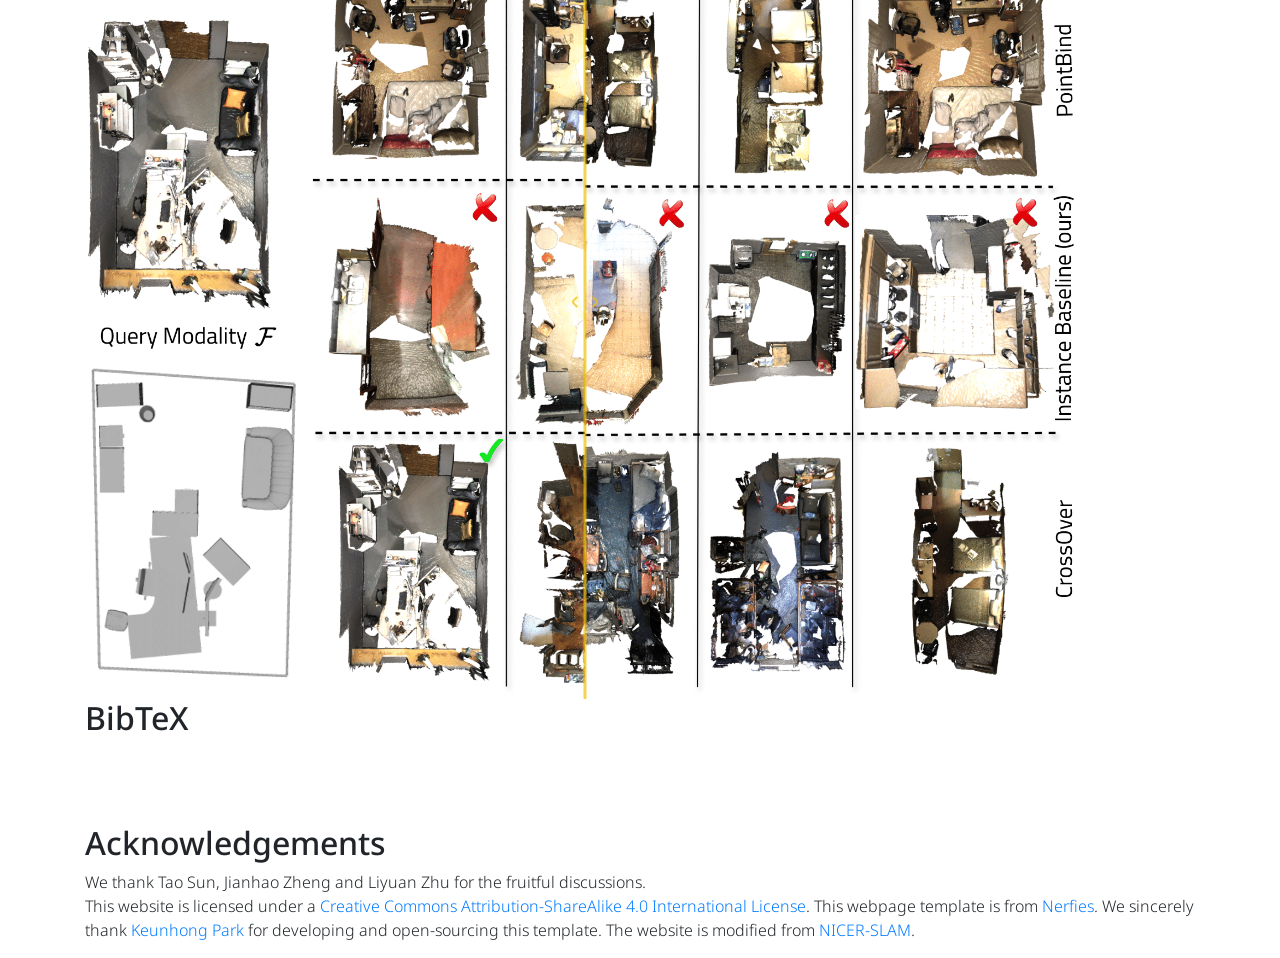
==== commit 9975da01: "update viewport" ====
--- a/docs/index.html
+++ b/docs/index.html
@@ -179,7 +179,20 @@
 
 <section class="section">
   <div class="container is-max-desktop">
+
+    <!-- Paper video. -->
+    <div class="columns is-centered has-text-centered">
+      <div class="column is-four-fifths">
+        <h2 class="title is-3">Video</h2>
+        <div class="publication-video">
+          <iframe src="https://www.youtube.com/watch?v=U4tCXFGDhWk;showinfo=0"
+                  frameborder="0" allow="autoplay; encrypted-media" allowfullscreen></iframe>
+        </div>
+      </div>
+    </div>
+
     <!-- Abstract. -->
+    <br> <br>
     <div class="columns is-centered has-text-centered">
       <div class="column is-four-fifths">
         <h2 class="title is-3" style="margin-top: -30px">Abstract</h2>
@@ -198,21 +211,6 @@
         </div>
       </div>
     </div>
-    
-    <!--/ Abstract. -->
-    <!-- Paper video. -->
-    
-    <div class="columns is-centered has-text-centered">
-      <div class="column is-four-fifths">
-        <h2 class="title is-3">Video</h2>
-        <div class="publication-video">
-          <iframe src="https://www.youtube.com/watch?v=U4tCXFGDhWk;showinfo=0"
-                  frameborder="0" allow="autoplay; encrypted-media" allowfullscreen></iframe>
-        </div>
-      </div>
-    </div>
-   
-    <!--/ Paper video. -->
   </div>
 </section>
 
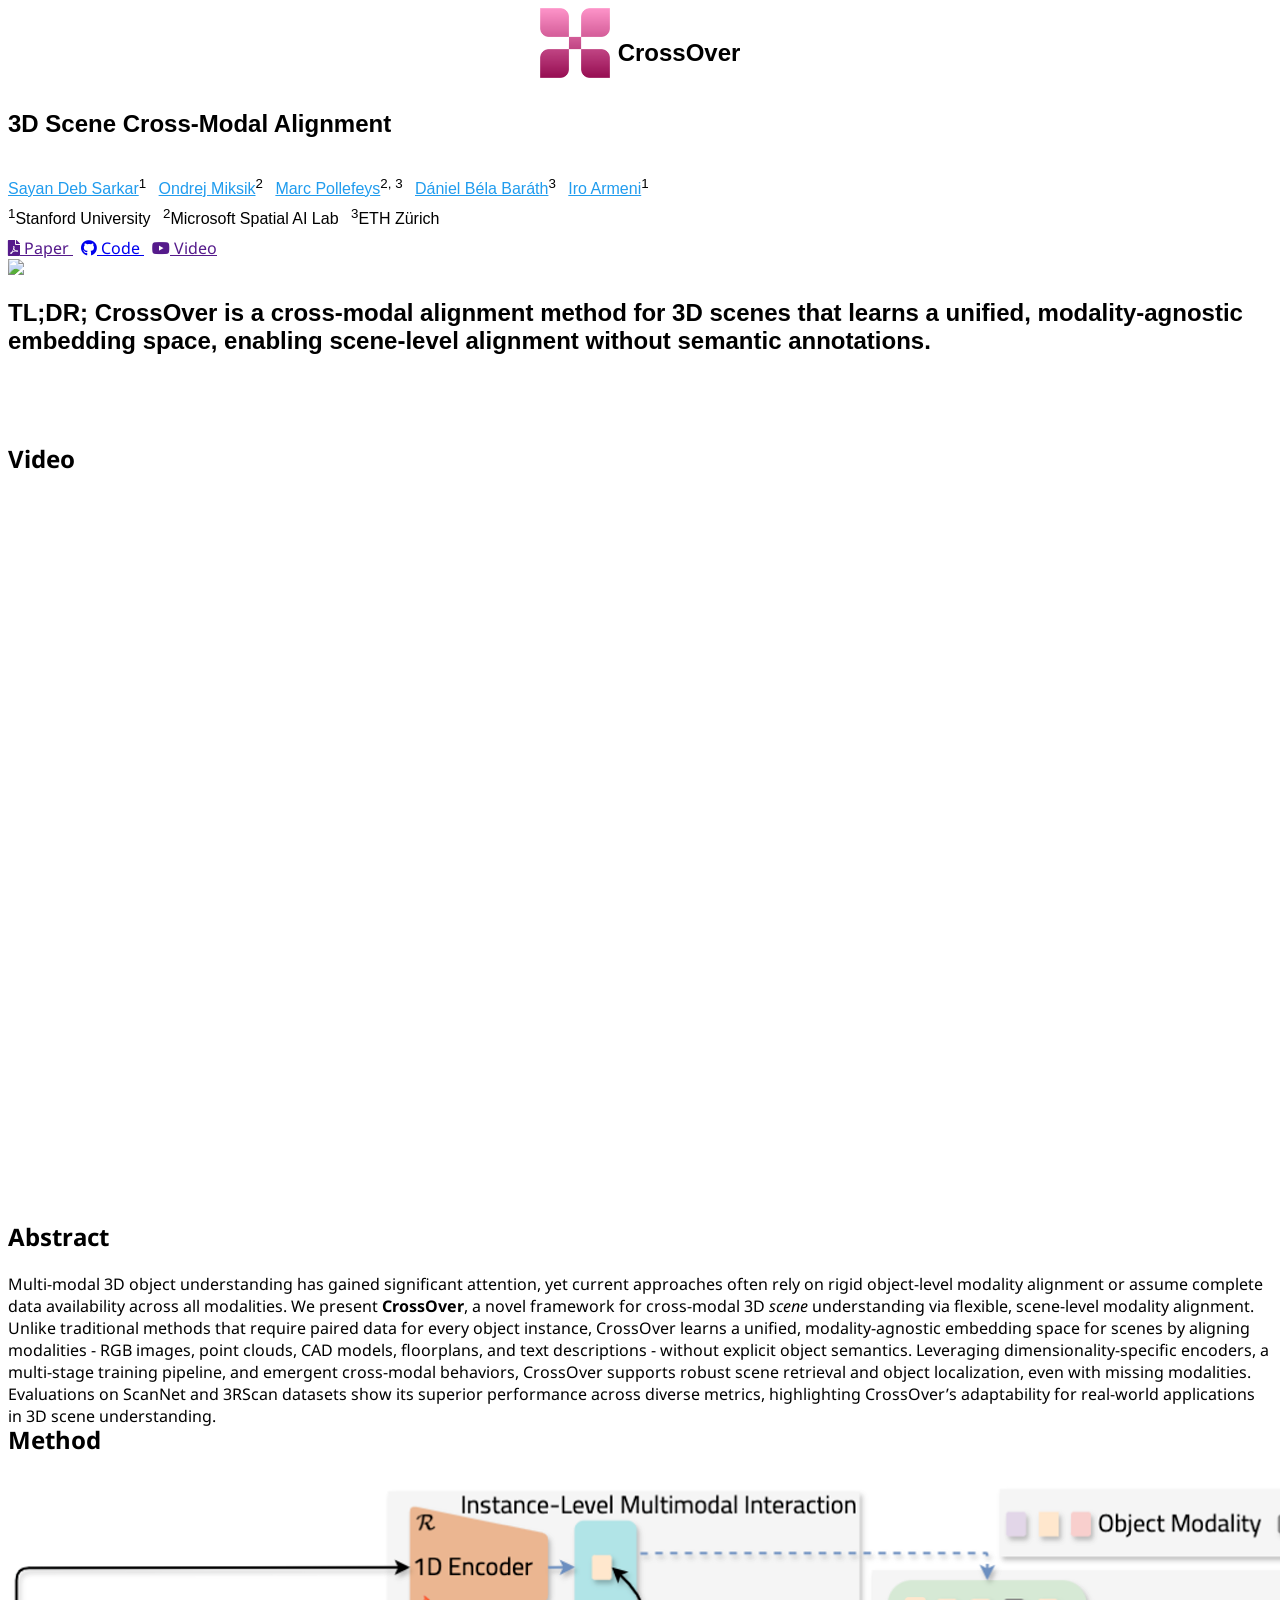
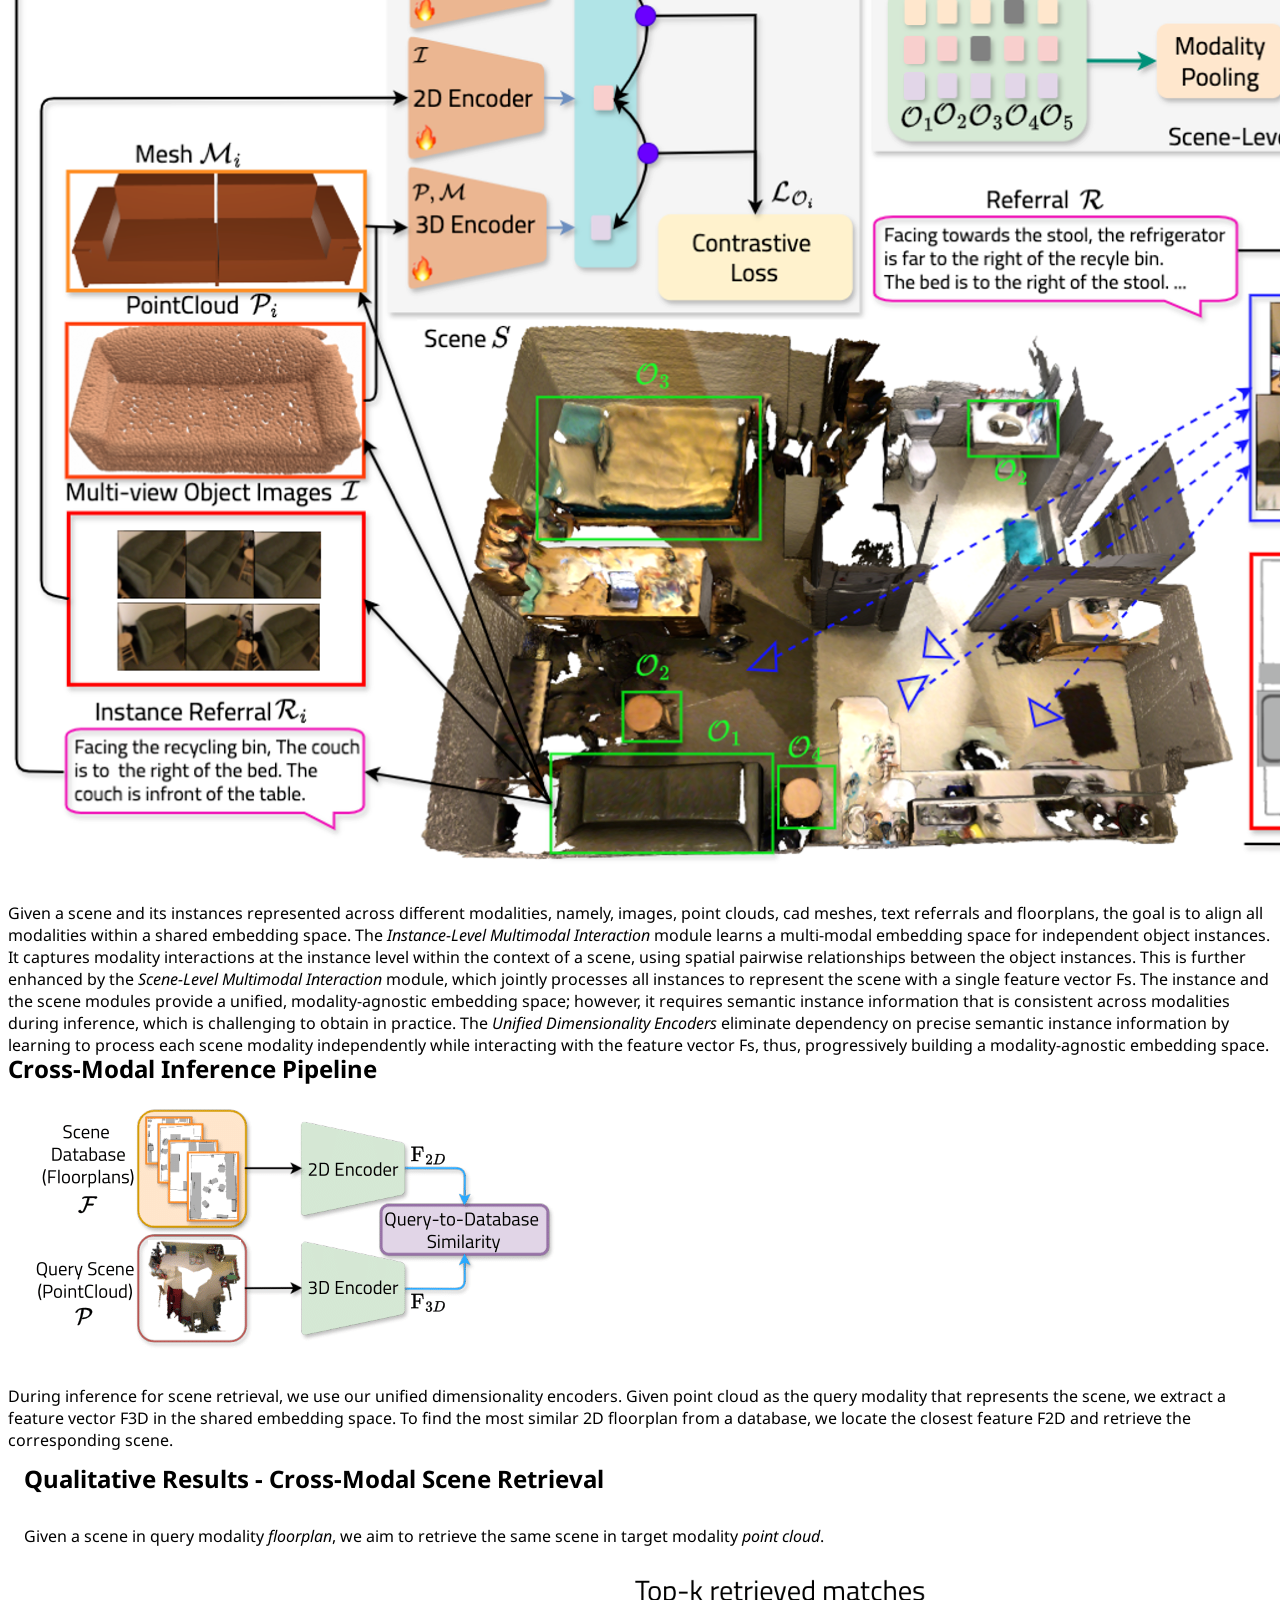
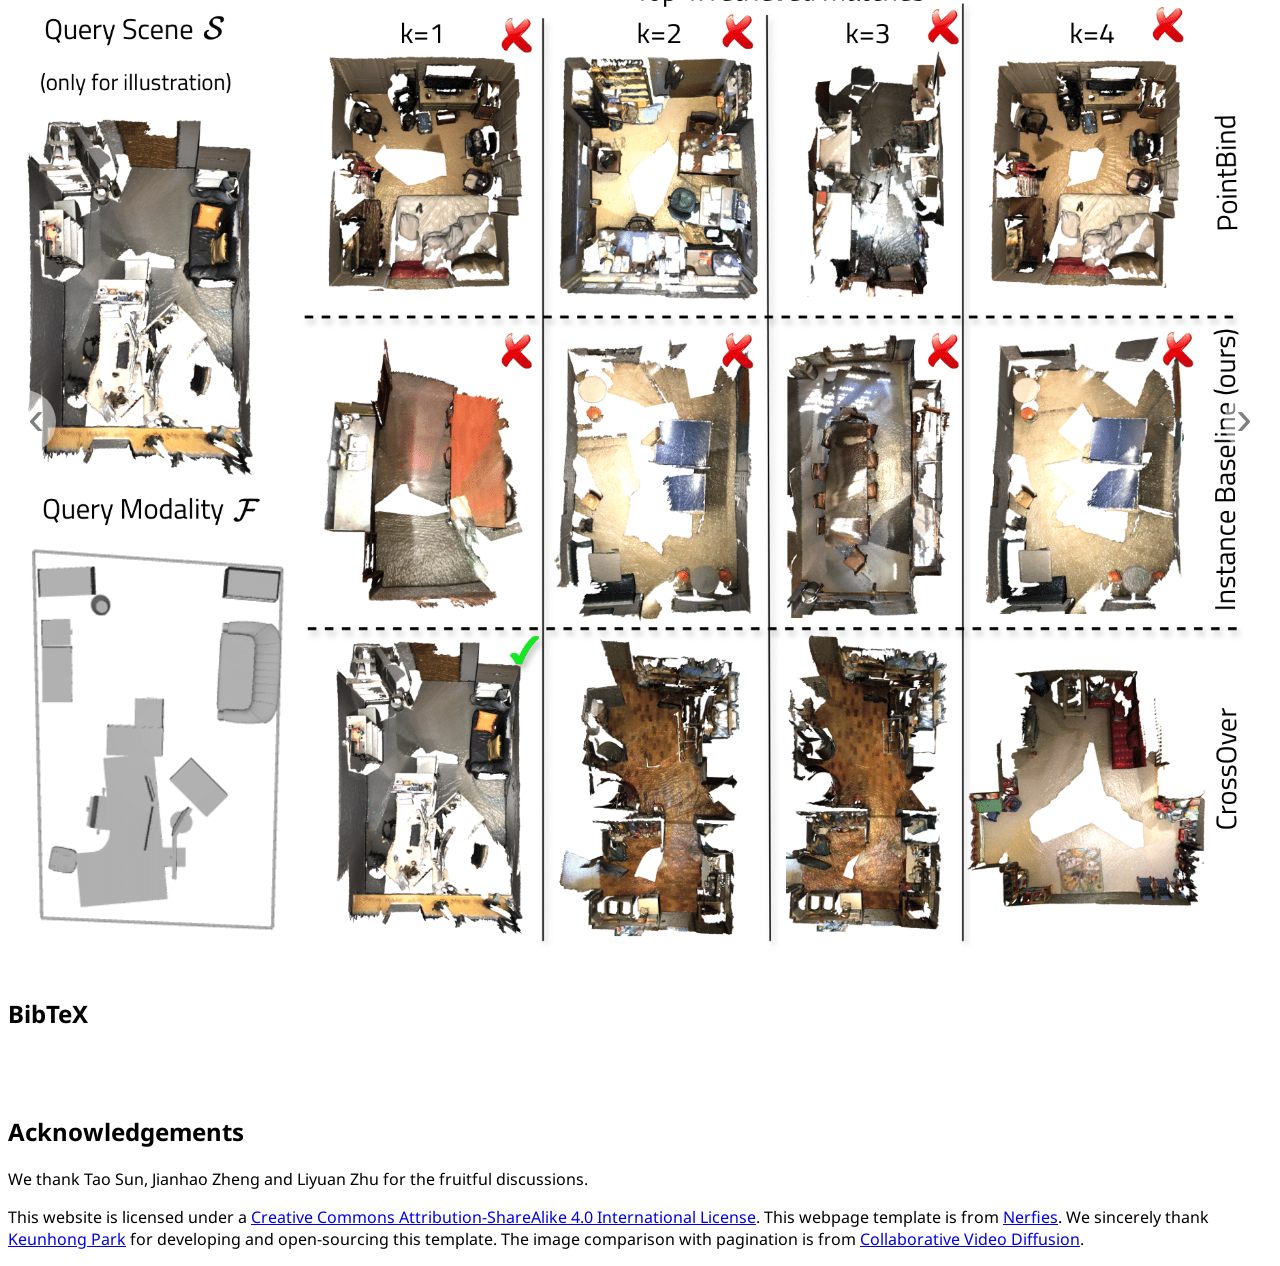
==== commit 40a1132a: "Updated pagination" ====
--- a/docs/index.html
+++ b/docs/index.html
@@ -9,17 +9,16 @@
   <title>CrossOver</title>
 
   <!-- Bootstrap -->
-  <link rel="stylesheet" href="./static/css/bootstrap-4.4.1.css">
+  <!-- <link rel="stylesheet" href="./static/css/bootstrap-4.4.1.css"> -->
   <link href="https://fonts.googleapis.com/css?family=Google+Sans|Noto+Sans|Castoro"
         rel="stylesheet">
-  
-  
-  
-  
+
+  <link rel="stylesheet" href="./static/css/slider.css">
   <link rel="stylesheet" href="./static/css/bulma.min.css">
   <link rel="stylesheet" href="./static/css/bulma-carousel.min.css">
   <link rel="stylesheet" href="./static/css/bulma-slider.min.css">
   <link rel="stylesheet" href="./static/css/fontawesome.all.min.css">
+  
   <link rel="stylesheet"
         href="https://cdn.jsdelivr.net/gh/jpswalsh/academicons@1/css/academicons.min.css">
   <link rel="stylesheet" href="./static/css/index.css">
@@ -270,15 +269,15 @@
   </div>
 </section>
 
-<section class="section">
-  <div class="container is-max-desktop">
+<!-- <section class="section">
+  <div class="container is-max-desktop"> -->
 
     <!-- Results. -->
-    <div class="columns is-centered ">
+    <!-- <div class="columns is-centered ">
       <div class="column is-full-width">
-        <h2 class="title is-3 has-text-centered" style="margin-top: -30px">Qualitative Results - Cross-Modal Scene Retrieval</h2>
-
-        <div class="content has-text-centered">
+        <h2 class="title is-3 has-text-centered" style="margin-top: -30px">Qualitative Results - Cross-Modal Scene Retrieval</h2> -->
+
+        <!-- <div class="content has-text-centered">
           <p style="margin-top: 30px">
             Given a scene in query modality <em>floorplan</em>, we aim to retrieve the same scene in target modality <em>point cloud</em>.
           </p>
@@ -293,6 +292,51 @@
     </div>
 
   </div>
+</section> -->
+
+<section class="section">
+  <section class="slider-wrapper">
+    <button class="slide-arrow slide-arrow-prev">
+                &#8249;
+    </button>
+    <button class="slide-arrow slide-arrow-next">
+                &#8250;
+    </button>
+
+    <div class="container is-max-desktop">
+      <div class="columns is-centered ">
+        <div class="column is-full-width">
+
+          <h2 class="title is-3 has-text-centered" style="margin-top: -5px">Qualitative Results - Cross-Modal Scene Retrieval</h2>
+
+          <div class="content has-text-centered">
+            <p style="margin-top: 30px">
+              Given a scene in query modality <em>floorplan</em>, we aim to retrieve the same scene in target modality <em>point cloud</em>.
+            </p>
+          </div>
+
+          <ul class="slides-container">
+              <li class="slide">
+                  <table style="margin-left:auto;margin-right:auto">
+                    <img src="./static/images/results/Scene_Ret_1.png" class="center">
+                  </table>
+              </li>
+              <li class="slide">
+                  <table style="margin-left:auto;margin-right:auto">
+                    <img src="./static/images/results/Scene_Ret_2.png" class="center">
+                  </table>
+              </li>
+              <li class="slide">
+                <table style="margin-left:auto;margin-right:auto">
+                  <img src="./static/images/results/Scene_Ret_Fail.png" class="center">
+                </table>
+            </li>
+          </ul>
+        </div>
+      </div>
+    </div>
+    
+  </section>
 </section>
 
 
@@ -326,12 +370,13 @@
             Commons Attribution-ShareAlike 4.0 International License</a>.
             This webpage template is from <a href="https://github.com/nerfies/nerfies.github.io">Nerfies</a>. 
             We sincerely thank <a href="https://keunhong.com/">Keunhong Park</a> for developing and open-sourcing this template.
-            The website is modified from <a href="https://nicer-slam.github.io/">NICER-SLAM</a>. 
+            The image comparison with pagination is from <a href="https://collaborativevideodiffusion.github.io/">Collaborative Video Diffusion</a>. 
           </p>
         </div>
       </div>
           <p></p>
         </div>
+        <script type="text/javascript" src="script.js"></script>
       </div>
 </footer>
 
--- a/docs/static/css/slider.css
+++ b/docs/static/css/slider.css
@@ -0,0 +1,84 @@
+.slider-wrapper {
+    margin: 1rem;
+    position: relative;
+    overflow: hidden;
+}
+   
+.slides-container {
+    width: 100%;
+    display: flex;
+    list-style: none;
+    margin: 0;
+    padding: 0;
+    overflow: scroll;
+    scroll-behavior: smooth;
+}
+   
+.slide {
+    width: 100%;
+    height: 100%;
+    flex: 1 0 100%;
+    margin: auto;
+}
+
+.slide > img {
+    width: 100%;
+}
+
+.slides-container {
+    scrollbar-width: none; /* Firefox */
+    -ms-overflow-style: none;  /* Internet Explorer 10+ */
+}
+ 
+/* WebKit */
+.slides-container::-webkit-scrollbar { 
+    width: 0;
+    height: 0;
+}
+
+.slide-arrow {
+    position: absolute;
+    display: flex;
+    top: 0;
+    bottom: 0;
+    margin: auto;
+    height: 4rem;
+    background-color: white;
+    border: none;
+    width: 2rem;
+    font-size: 3rem;
+    padding: 0;
+    cursor: pointer;
+    opacity: 0.5;
+    transition: opacity 100ms;
+    z-index: 999;
+}
+
+.slide-arrow:hover,
+.slide-arrow:focus {
+    opacity: 1;
+}
+   
+.slide-arrow-prev {
+    left: 0;
+    padding-left: 0.25rem;
+    border-radius: 0 2rem 2rem 0;
+}
+   
+.slide-arrow-next {
+    right: 0;
+    padding-left: 0.75rem;
+    border-radius: 2rem 0 0 2rem;
+}
+
+.two-videos video {
+    width: calc(50% - 1rem);
+}
+
+.two-videos img {
+    width: calc(50% - 1rem);
+}
+
+.three-videos video {
+    width: calc(33.3% - 1rem);
+}
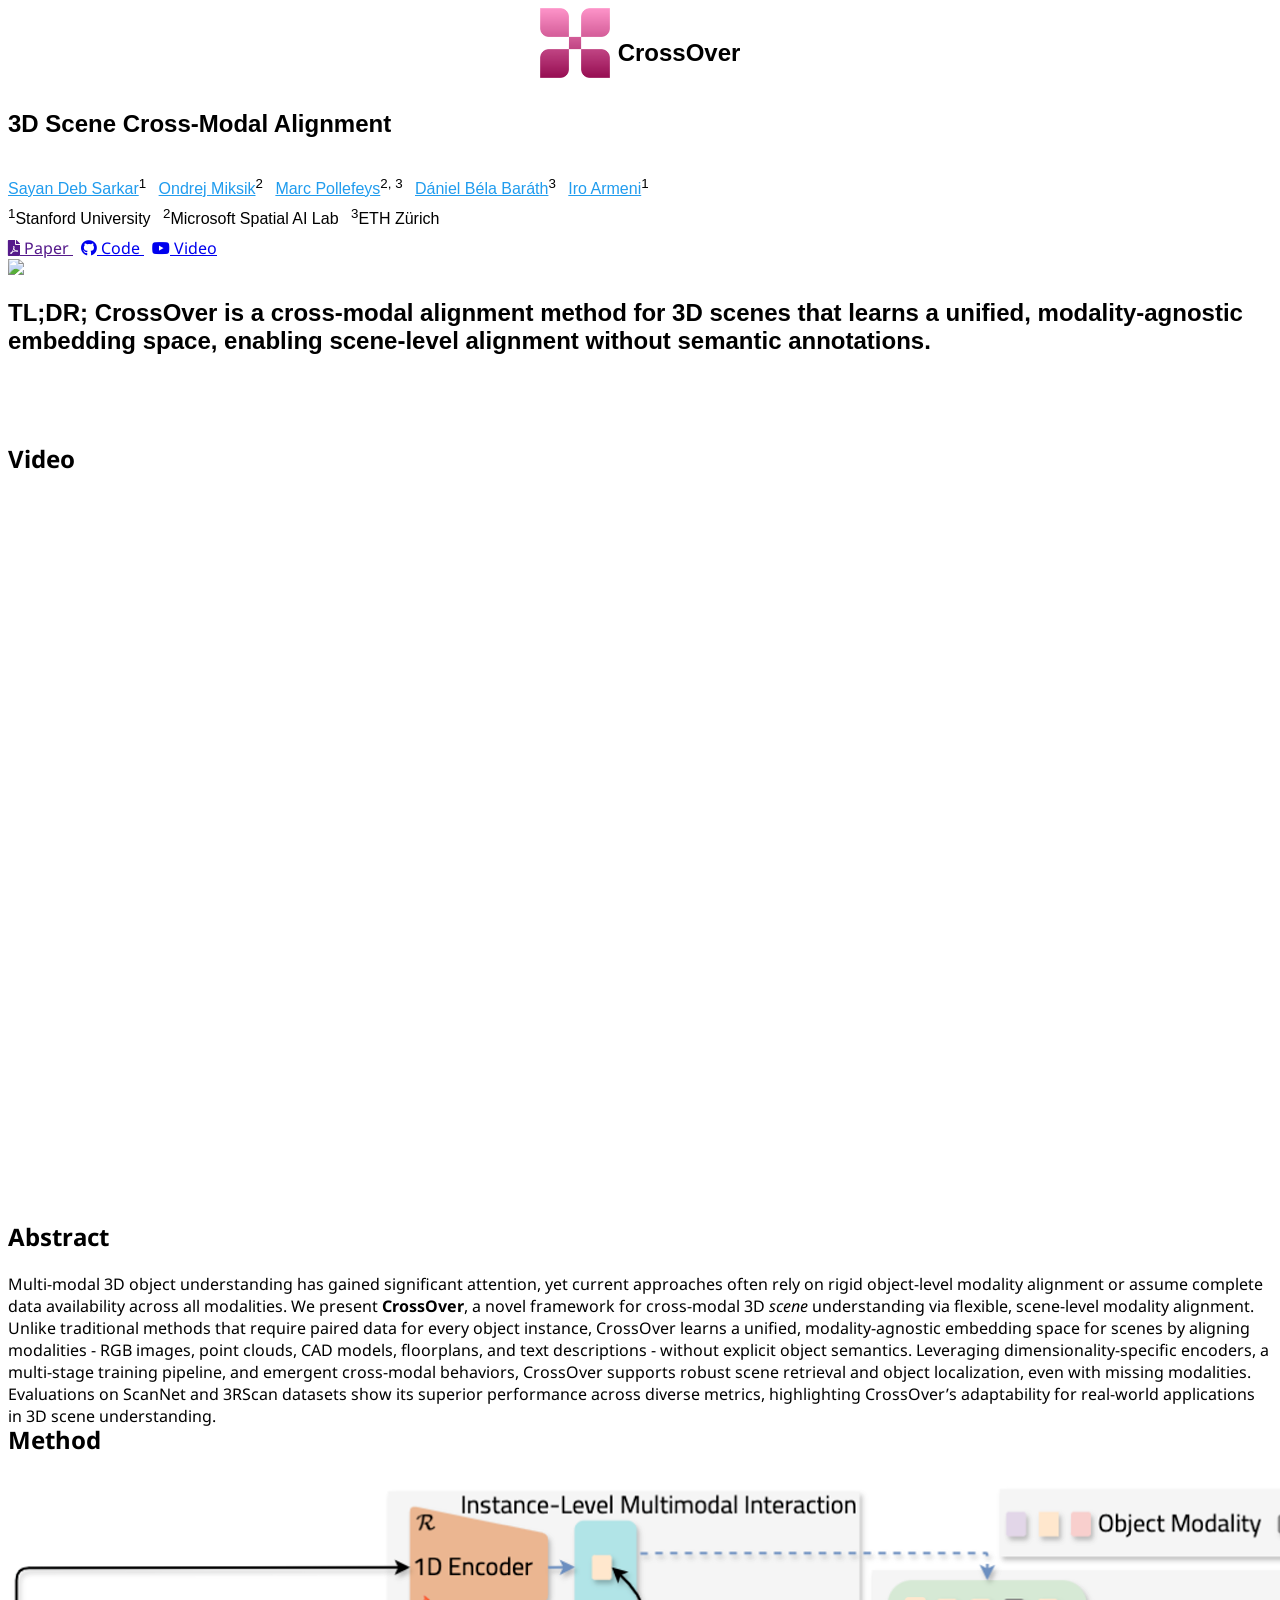
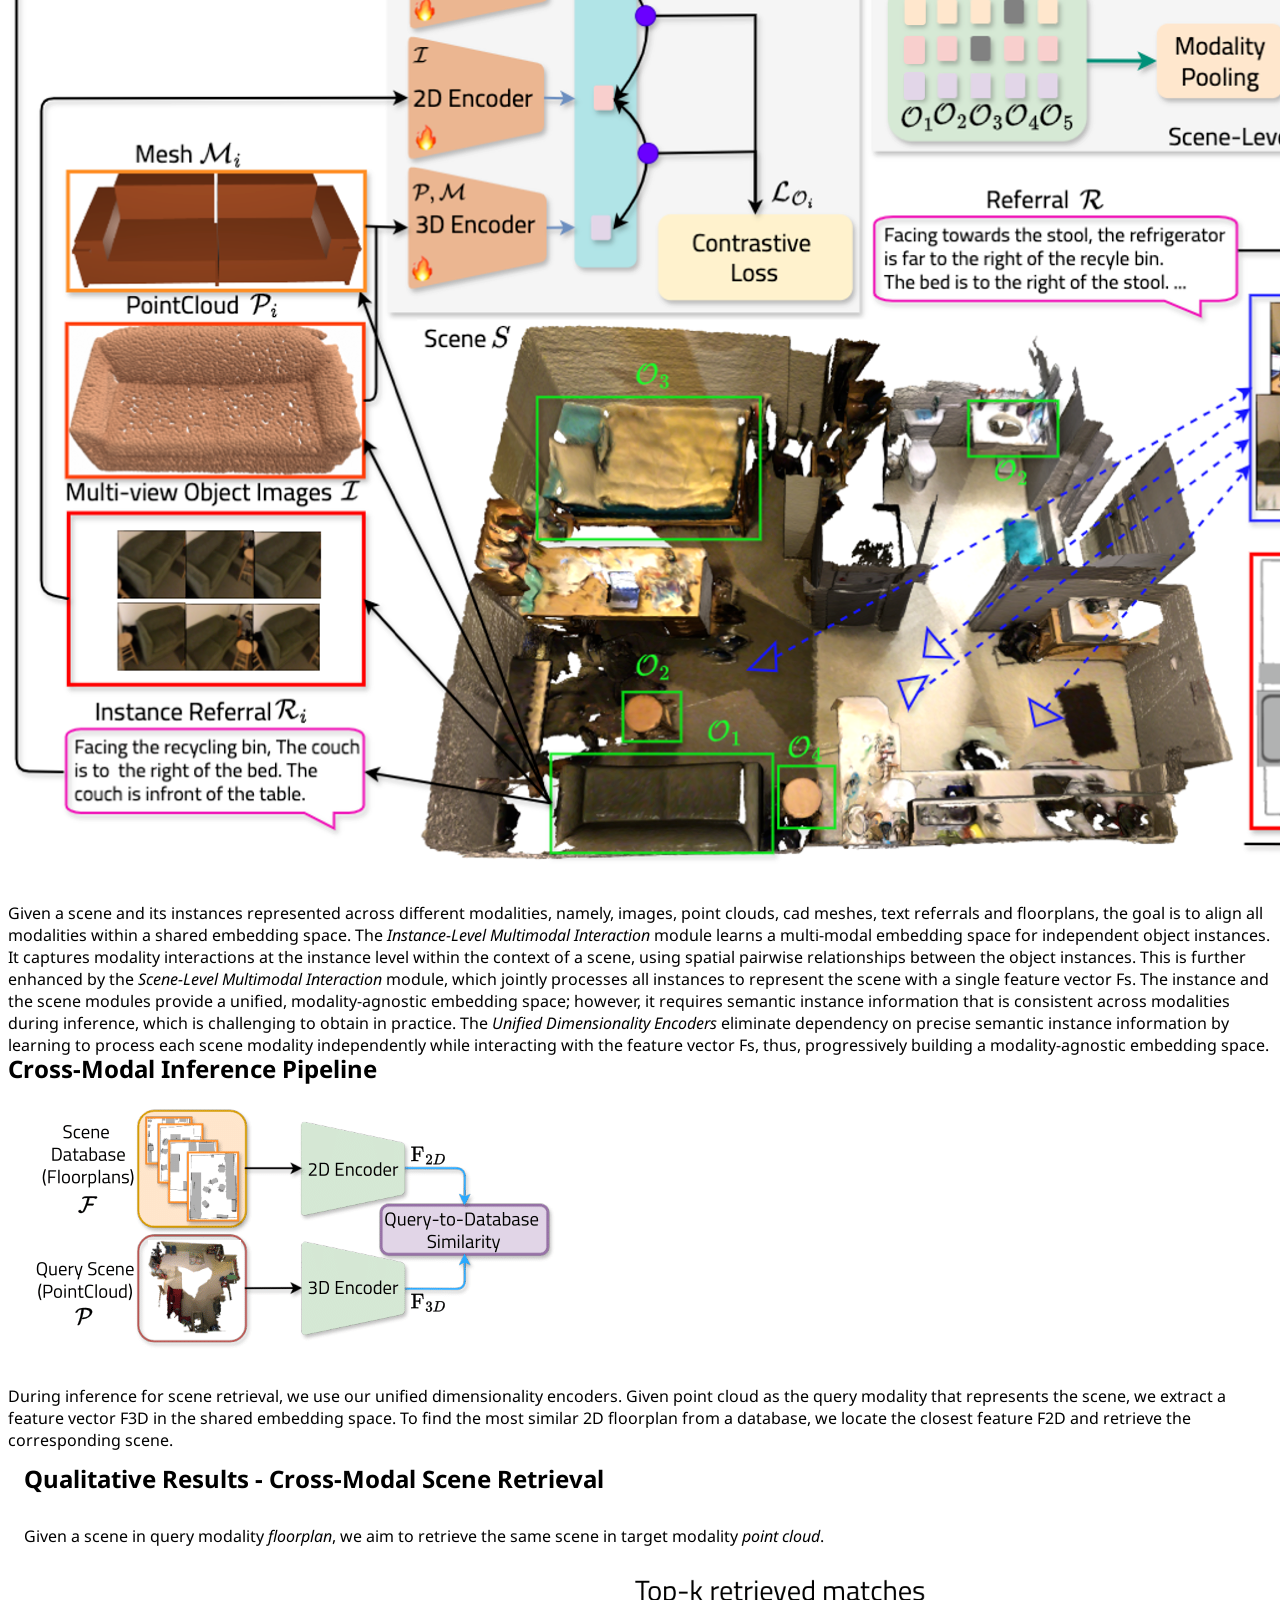
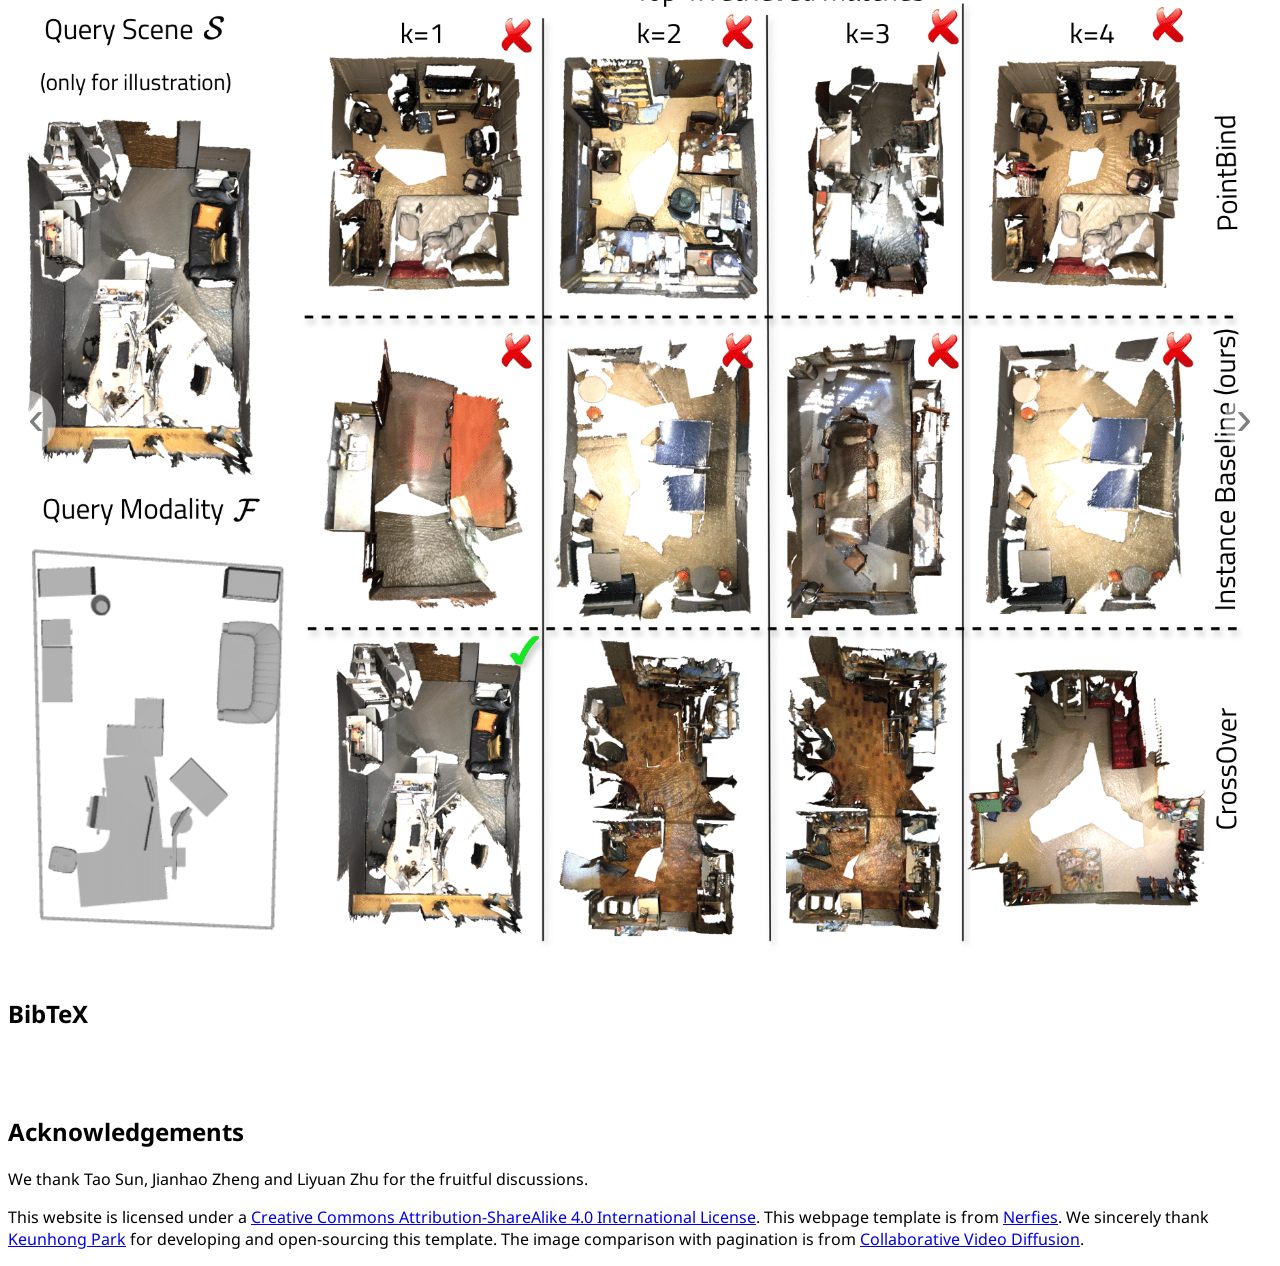
==== commit d2c44b6f: "Updated video link" ====
--- a/docs/index.html
+++ b/docs/index.html
@@ -13,77 +13,71 @@
   <link href="https://fonts.googleapis.com/css?family=Google+Sans|Noto+Sans|Castoro"
         rel="stylesheet">
 
+  <!-- <link rel="preconnect" href="https://fonts.googleapis.com">
+  <link rel="preconnect" href="https://fonts.gstatic.com" crossorigin>
+  <link href="https://fonts.googleapis.com/css2?family=Roboto:ital,wght@0,100;0,300;0,400;0,500;0,700;0,900;1,100;1,300;1,400;1,500;1,700;1,900&family=Titillium+Web:ital,wght@0,200;0,300;0,400;0,600;0,700;0,900;1,200;1,300;1,400;1,600;1,700&display=swap" rel="stylesheet"> -->
+
   <link rel="stylesheet" href="./static/css/slider.css">
   <link rel="stylesheet" href="./static/css/bulma.min.css">
   <link rel="stylesheet" href="./static/css/bulma-carousel.min.css">
   <link rel="stylesheet" href="./static/css/bulma-slider.min.css">
-  <link rel="stylesheet" href="./static/css/fontawesome.all.min.css">
+  <!-- <link rel="stylesheet" href="./static/css/fontawesome.all.min.css"> -->
+
+  <link rel="stylesheet" href="https://cdnjs.cloudflare.com/ajax/libs/bulma/0.9.3/css/bulma.min.css">
+  <link rel="stylesheet" href="https://cdnjs.cloudflare.com/ajax/libs/font-awesome/5.15.3/css/all.min.css">
   
   <link rel="stylesheet"
         href="https://cdn.jsdelivr.net/gh/jpswalsh/academicons@1/css/academicons.min.css">
   <link rel="stylesheet" href="./static/css/index.css">
   <link rel="icon" href="./static/images/Logo.png">
-  <link rel="stylesheet" href="https://cdnjs.cloudflare.com/ajax/libs/font-awesome/6.4.0/css/all.min.css">
+  <!-- <link rel="stylesheet" href="https://cdnjs.cloudflare.com/ajax/libs/font-awesome/6.4.0/css/all.min.css"> -->
   
 
   <script src="https://ajax.googleapis.com/ajax/libs/jquery/3.5.1/jquery.min.js"></script>
-  <script defer src="./static/js/fontawesome.all.min.js"></script>
+  <!-- <script defer src="./static/js/fontawesome.all.min.js"></script> -->
   <script src="./static/js/bulma-carousel.min.js"></script>
   <script src="./static/js/bulma-slider.min.js"></script>
   <script src="./static/js/index.js"></script>
   <script src="./static/js/app.js"></script>
-  <script src="./static/js/video_comparison.js"></script>
-
-  <link rel="stylesheet" href="./static/css/dics.original.css">
+
+  <!-- <script src="./static/js/video_comparison.js"></script> -->
+  <!-- <link rel="stylesheet" href="./static/css/dics.original.css">
   <script src="./static/js/event_handler.js"></script>
-  <script src="./static/js/dics.original.js"></script>
-  
-
-
+  <script src="./static/js/dics.original.js"></script> -->
+
+  <style>
+    .publication-title {
+        margin-bottom: 1rem !important;
+    }
+    .publication-authors {
+        margin-bottom: 0.0rem;
+    }
+    .author-block {
+        display: inline-block;
+        margin-bottom: 0.5rem;
+        margin-right: 0.5rem;
+    }
+    .publication-links {
+        margin-top: 0.0rem;
+    }
+    .link-block {
+        margin-right: 0.5rem;
+    }
+    .header-container {
+        display: flex;
+        align-items: center;
+        justify-content: center;
+        margin-bottom: 1rem;
+    }
+    .logo {
+        width: 70px;
+        height: auto;
+        margin-bottom: 1rem;
+        margin-right: 0.5rem;
+    }
+  </style>
 </head>
 <body>
-
-  <!DOCTYPE html>
-  <html lang="en">
-  <head>
-      <meta charset="UTF-8">
-      <meta name="viewport" content="width=device-width, initial-scale=1.0">
-      <title>CrossOver Header</title>
-      <link rel="stylesheet" href="https://cdnjs.cloudflare.com/ajax/libs/bulma/0.9.3/css/bulma.min.css">
-      <link rel="stylesheet" href="https://cdnjs.cloudflare.com/ajax/libs/font-awesome/5.15.3/css/all.min.css">
-      <style>
-          .publication-title {
-              margin-bottom: 1rem !important;
-          }
-          .publication-authors {
-              margin-bottom: 0.0rem;
-          }
-          .author-block {
-              display: inline-block;
-              margin-bottom: 0.5rem;
-              margin-right: 0.5rem;
-          }
-          .publication-links {
-              margin-top: 0.0rem;
-          }
-          .link-block {
-              margin-right: 0.5rem;
-          }
-          .header-container {
-              display: flex;
-              align-items: center;
-              justify-content: center;
-              margin-bottom: 1rem;
-          }
-          .logo {
-              width: 70px;
-              height: auto;
-              margin-bottom: 1rem;
-              margin-right: 0.5rem;
-          }
-      </style>
-  </head>
-  <body>
       <section class="hero">
           <div class="hero-body">
               <div class="container is-max-desktop">
@@ -141,7 +135,7 @@
                                   </span>
 
                                   <span class="link-block">
-                                    <a target="_blank" href=""
+                                    <a target="_blank" href="https://youtu.be/s5oIjLe5S4I"
                                        class="external-link button is-normal is-rounded is-dark">
                                         <span class="icon">
                                             <i class="fab fa-youtube"></i>
@@ -184,7 +178,7 @@
       <div class="column is-four-fifths">
         <h2 class="title is-3">Video</h2>
         <div class="publication-video">
-          <iframe src="https://www.youtube.com/watch?v=U4tCXFGDhWk;showinfo=0"
+          <iframe src="https://www.youtube.com/embed/s5oIjLe5S4I"
                   frameborder="0" allow="autoplay; encrypted-media" allowfullscreen></iframe>
         </div>
       </div>
